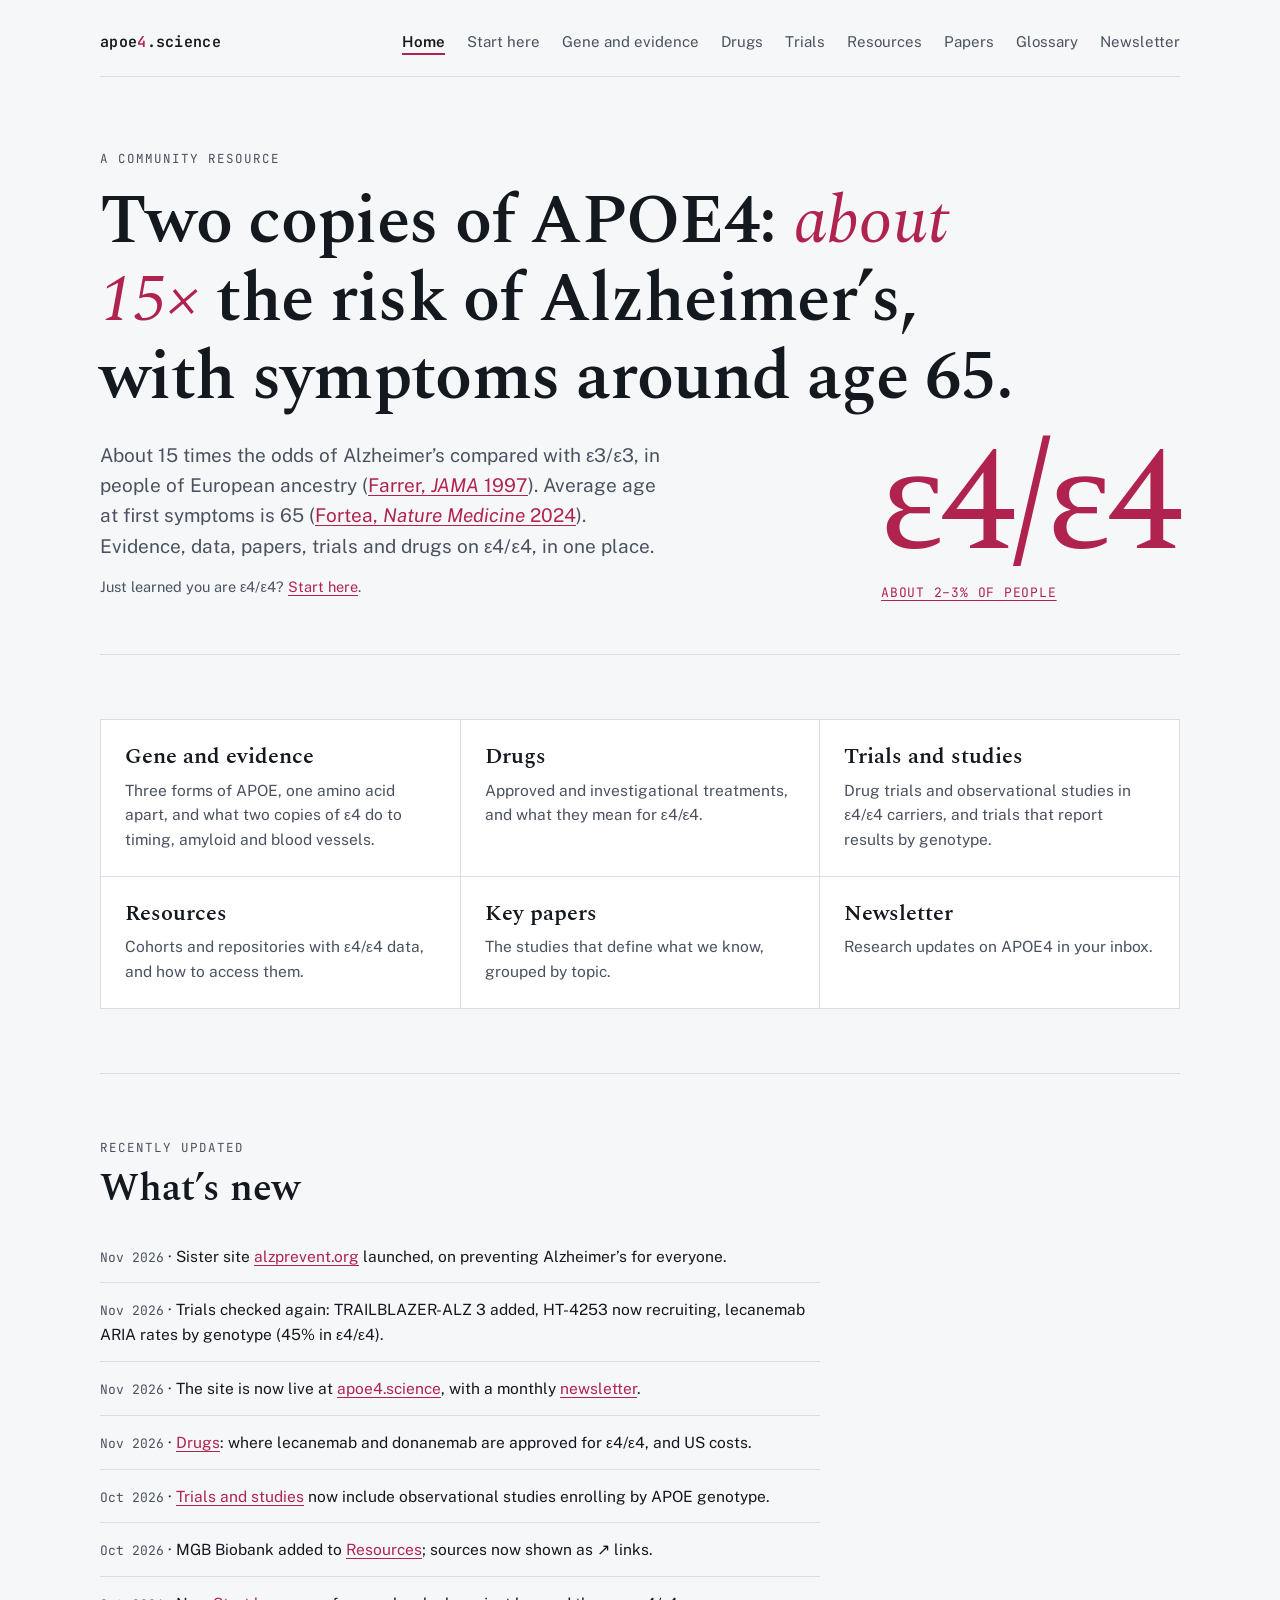
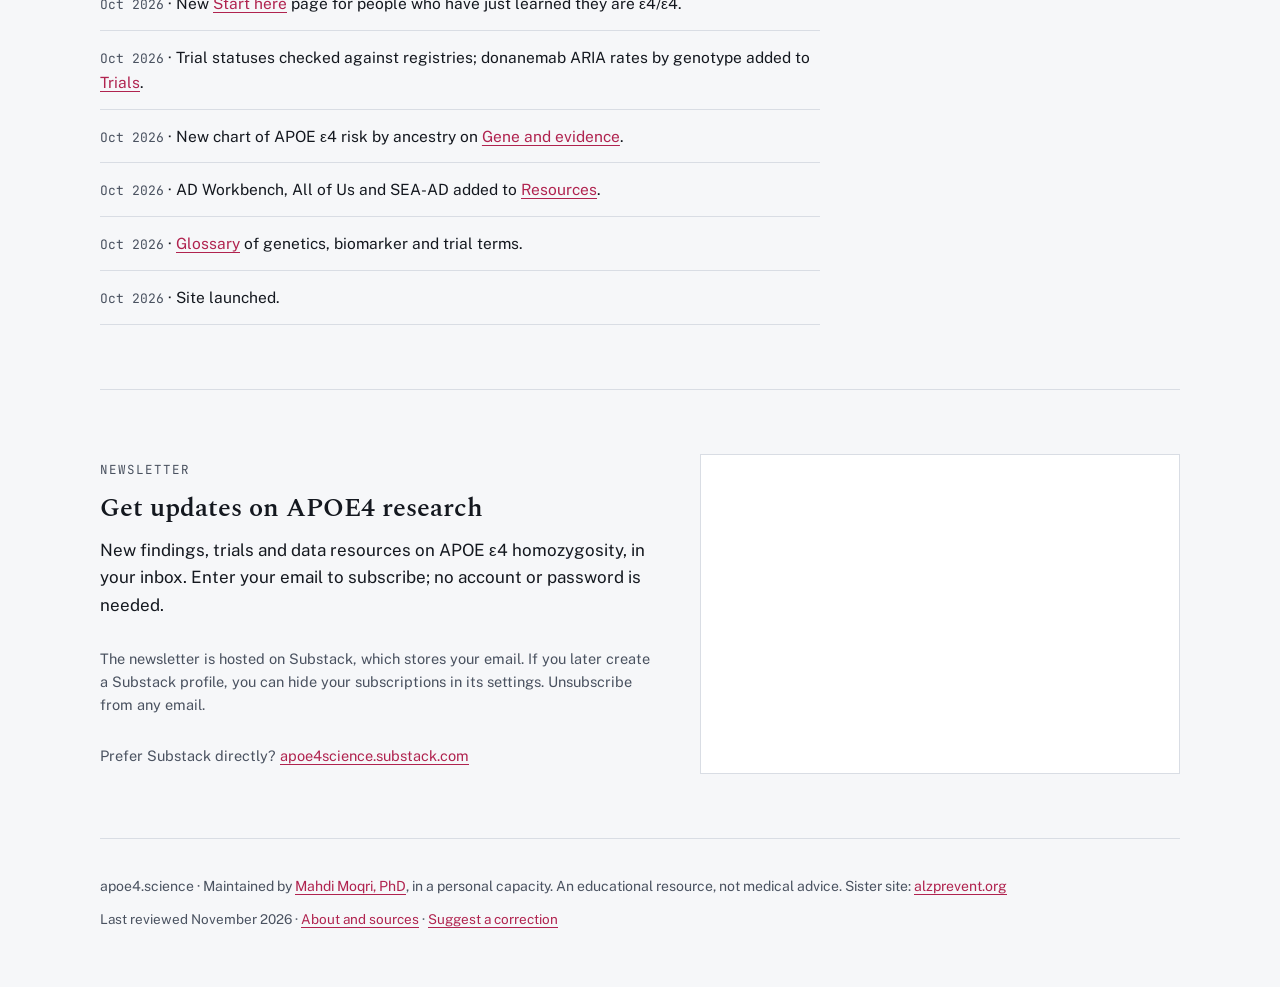
==== index.html @ c02fde2a "Bump stylesheet version so browsers load the new hero layout Co-Authored-By: Claude Opus 5.5 <norepl" ====
<!doctype html>
<html lang="en">
<head>
<meta charset="utf-8">
<meta name="viewport" content="width=device-width, initial-scale=1, viewport-fit=cover">
<title>APOE4.science</title>
<meta name="claude:viewport-fit-sides" content="cover">
<meta name="description" content="A community resource on APOE ε4 homozygosity: evidence, data, trials and drugs.">
<link rel="icon" href="favicon.svg" type="image/svg+xml">
<meta name="theme-color" content="#b0234f">
<meta property="og:type" content="website">
<meta property="og:site_name" content="APOE4.science">
<meta property="og:title" content="APOE4.science">
<meta property="og:description" content="A community resource on APOE ε4 homozygosity: evidence, data, trials and drugs.">
<meta property="og:url" content="https://apoe4.science/">
<meta property="og:image" content="https://apoe4.science/og.png">
<meta property="og:image:width" content="1200">
<meta property="og:image:height" content="630">
<meta name="twitter:card" content="summary_large_image">
<link rel="canonical" href="https://apoe4.science/">
<script type="application/ld+json">{"@context":"https://schema.org","@type":"WebSite","name":"APOE4.science","url":"https://apoe4.science/","description":"A community resource on APOE ε4 homozygosity: evidence, data, trials and drugs.","maintainer":{"@type":"Person","name":"Mahdi Moqri","honorificSuffix":"PhD","url":"https://moqri.bwh.harvard.edu/"}}</script>
<link rel="preconnect" href="https://fonts.googleapis.com">
<link rel="preconnect" href="https://fonts.gstatic.com" crossorigin>
<link rel="stylesheet" href="https://fonts.googleapis.com/css2?family=Spectral:ital,wght@0,400;0,600;1,400&family=Public+Sans:wght@400;600&family=JetBrains+Mono:wght@400;600&display=swap">
<link rel="stylesheet" href="style.css?v=4">
</head>
<body>
<a class="skip" href="#main">Skip to content</a>
<div class="wrap">
  <header class="top">
    <a class="mark" href="index.html">apoe<span>4</span>.science</a>
    <nav aria-label="Pages">
      <a href="index.html" aria-current="page">Home</a>
      <a href="start.html">Start here</a>
      <a href="gene.html">Gene and evidence</a>
      <a href="drugs.html">Drugs</a>
      <a href="trials.html">Trials</a>
      <a href="resources.html">Resources</a>
      <a href="papers.html">Papers</a>
      <a href="glossary.html">Glossary</a>
      <a href="newsletter.html">Newsletter</a>
    </nav>
  </header>
  <main id="main">
    <div class="hero">
      <div>
        <p class="label">A community resource</p>
        <h1 style="margin-top:14px">Two copies of APOE4: <em>about 15×</em> the risk of Alzheimer’s, with symptoms around age 65.</h1>
        <p class="lede">About 15 times the odds of Alzheimer’s compared with ε3/ε3, in people of European ancestry (<a href="https://doi.org/10.1001/jama.1997.03550160069041" target="_blank" rel="noopener">Farrer, <i>JAMA</i> 1997</a>). Average age at first symptoms is 65 (<a href="https://doi.org/10.1038/s41591-024-02931-w" target="_blank" rel="noopener">Fortea, <i>Nature Medicine</i> 2024</a>). Evidence, data, papers, trials and drugs on ε4/ε4, in one place.</p>
        <p class="note">Just learned you are ε4/ε4? <a href="start.html">Start here</a>.</p>
      </div>
      <div class="geno" aria-label="Genotype epsilon 4 slash epsilon 4">ε4/ε4<small><a href="https://www.eurekalert.org/news-releases/1043340" target="_blank" rel="noopener">About 2–3% of people</a></small></div>
    </div>
    <section>
      <div class="cards">
        <a class="card" href="gene.html"><h3>Gene and evidence</h3><p>Three forms of APOE, one amino acid apart, and what two copies of ε4 do to timing, amyloid and blood vessels.</p></a>
        <a class="card" href="drugs.html"><h3>Drugs</h3><p>Approved and investigational treatments, and what they mean for ε4/ε4.</p></a>
        <a class="card" href="trials.html"><h3>Trials and studies</h3><p>Drug trials and observational studies in ε4/ε4 carriers, and trials that report results by genotype.</p></a>
        <a class="card" href="resources.html"><h3>Resources</h3><p>Cohorts and repositories with ε4/ε4 data, and how to access them.</p></a>
        <a class="card" href="papers.html"><h3>Key papers</h3><p>The studies that define what we know, grouped by topic.</p></a>
        <a class="card" href="newsletter.html"><h3>Newsletter</h3><p>Research updates on APOE4 in your inbox.</p></a>
      </div>
    </section>
    <section>
      <div class="sec-head">
        <p class="label">Recently updated</p>
        <h2>What’s new</h2>
      </div>
      <ul class="refs">
        <li><span class="asof">Nov 2026</span> · Sister site <a href="https://alzprevent.org" target="_blank" rel="noopener">alzprevent.org</a> launched, on preventing Alzheimer’s for everyone.</li>
        <li><span class="asof">Nov 2026</span> · Trials checked again: TRAILBLAZER-ALZ 3 added, HT-4253 now recruiting, lecanemab ARIA rates by genotype (45% in ε4/ε4).</li>
        <li><span class="asof">Nov 2026</span> · The site is now live at <a href="https://apoe4.science">apoe4.science</a>, with a monthly <a href="newsletter.html">newsletter</a>.</li>
        <li><span class="asof">Nov 2026</span> · <a href="drugs.html#access">Drugs</a>: where lecanemab and donanemab are approved for ε4/ε4, and US costs.</li>
        <li><span class="asof">Oct 2026</span> · <a href="trials.html">Trials and studies</a> now include observational studies enrolling by APOE genotype.</li>
        <li><span class="asof">Oct 2026</span> · MGB Biobank added to <a href="resources.html">Resources</a>; sources now shown as ↗ links.</li>
        <li><span class="asof">Oct 2026</span> · New <a href="start.html">Start here</a> page for people who have just learned they are ε4/ε4.</li>
        <li><span class="asof">Oct 2026</span> · Trial statuses checked against registries; donanemab ARIA rates by genotype added to <a href="trials.html">Trials</a>.</li>
        <li><span class="asof">Oct 2026</span> · New chart of APOE ε4 risk by ancestry on <a href="gene.html">Gene and evidence</a>.</li>
        <li><span class="asof">Oct 2026</span> · AD Workbench, All of Us and SEA-AD added to <a href="resources.html">Resources</a>.</li>
        <li><span class="asof">Oct 2026</span> · <a href="glossary.html">Glossary</a> of genetics, biomarker and trial terms.</li>
        <li><span class="asof">Oct 2026</span> · Site launched.</li>
      </ul>
    </section>
    <section id="newsletter">
      <div class="signup">
        <div class="prose">
          <p class="label">Newsletter</p>
          <h2>Get updates on APOE4 research</h2>
          <p>New findings, trials and data resources on APOE ε4 homozygosity, in your inbox. Enter your email to subscribe; no account or password is needed.</p>
          <p class="note">The newsletter is hosted on Substack, which stores your email. If you later create a Substack profile, you can hide your subscriptions in its settings. Unsubscribe from any email.</p>
          <p class="note">Prefer Substack directly? <a href="https://apoe4science.substack.com" target="_blank" rel="noopener">apoe4science.substack.com</a></p>
        </div>
        <iframe src="https://apoe4science.substack.com/embed" title="Subscribe to the APOE4.science newsletter" loading="lazy" scrolling="no"></iframe>
      </div>
    </section>
  </main>
  <footer>
    <span>apoe4.science · Maintained by <a href="https://moqri.bwh.harvard.edu/" target="_blank" rel="noopener">Mahdi Moqri, PhD</a>, in a personal capacity. An educational resource, not medical advice. Sister site: <a href="https://alzprevent.org" target="_blank" rel="noopener">alzprevent.org</a></span>
    <span class="updated">Last reviewed November 2026 · <a href="about.html">About and sources</a> · <a href="https://github.com/Moqri-Lab/APOE4.science/issues" target="_blank" rel="noopener">Suggest a correction</a></span>
  </footer>
</div>

<script>var c=document.querySelector('nav a[aria-current]');if(c&&c.scrollIntoView&&window.innerWidth<640)c.scrollIntoView({inline:"center",block:"nearest"});</script>
</body>
</html>
---- style.css ----
/* Layout: one left-aligned reading column with wide data bands; the allele strip (codons 112/158) is the signature element. */
:root{
  --bg:#f6f7f9; --surface:#ffffff; --ink:#14181f; --muted:#4a5260; --rule:#d9dde4;
  --e2:#2f7d6d; --e3:#5b6b86; --e4:#b0234f; --e4-soft:#f6e3ea; --green:#1f7a3d; --blue:#2458a6;
  --display:'Spectral', Georgia, 'Times New Roman', serif;
  --body:'Public Sans', 'Helvetica Neue', Arial, sans-serif;
  --mono:'JetBrains Mono', ui-monospace, Menlo, Consolas, monospace;
}
@media (prefers-color-scheme: dark){:root:not([data-theme="light"]){
  --bg:#0f1217; --surface:#171b22; --ink:#e8ebf0; --muted:#a3abb8; --rule:#2a303a;
  --e2:#5cc0a8; --e3:#93a3bf; --e4:#ec6b93; --e4-soft:#3a1a26; --green:#5fd08a; --blue:#7fa9ec; color-scheme:dark}}
:root[data-theme="dark"]{
  --bg:#0f1217; --surface:#171b22; --ink:#e8ebf0; --muted:#a3abb8; --rule:#2a303a;
  --e2:#5cc0a8; --e3:#93a3bf; --e4:#ec6b93; --e4-soft:#3a1a26; --green:#5fd08a; --blue:#7fa9ec; color-scheme:dark}

*{box-sizing:border-box}
body{background:var(--bg);color:var(--ink);font-family:var(--body);font-size:17px;line-height:1.6;
  padding-left:max(16px, env(safe-area-inset-left, 0px));padding-right:max(16px, env(safe-area-inset-right, 0px))}
.wrap{max-width:1080px;margin:0 auto}
a{color:var(--e4);text-underline-offset:3px}
a:focus-visible,button:focus-visible{outline:2px solid var(--e4);outline-offset:3px}
h1,h2,h3{font-family:var(--display);font-weight:600;line-height:1.15;text-wrap:balance;margin:0}
p{margin:0}
.label{font-family:var(--mono);font-size:12.5px;letter-spacing:.08em;text-transform:uppercase;color:var(--muted)}
.prose{max-width:65ch;display:grid;gap:14px}

header.top{display:flex;justify-content:space-between;align-items:center;gap:16px;flex-wrap:wrap;padding-block:22px;border-bottom:1px solid var(--rule)}
.mark{font-family:var(--mono);font-weight:600;font-size:15px;letter-spacing:.02em;color:var(--ink);text-decoration:none}
.mark span{color:var(--e4)}
nav{display:flex;gap:22px;flex-wrap:wrap}
nav a{color:var(--muted);text-decoration:none;font-size:15px}
nav a:hover{color:var(--ink)}

.hero{display:grid;grid-template-columns:minmax(0,1.25fr) minmax(0,1fr);gap:56px;align-items:end;padding-block:72px 56px}
.hero h1{font-size:clamp(40px,6vw,68px);letter-spacing:-.01em}
.hero h1 em{font-style:italic;color:var(--e4);font-weight:400}
.hero .lede{font-size:19px;color:var(--muted);max-width:52ch;margin-top:22px}
.geno{font-family:var(--display);font-size:clamp(84px,13vw,150px);line-height:.9;color:var(--e4);letter-spacing:-.02em}
.geno small{display:block;font-family:var(--mono);font-size:13px;letter-spacing:.06em;color:var(--muted);margin-top:16px;text-transform:uppercase}

section{padding-block:64px;border-top:1px solid var(--rule)}
.sec-head{display:grid;gap:10px;margin-bottom:32px}
.sec-head h2{font-size:clamp(28px,3.4vw,38px)}

/* Allele strip */
.alleles{overflow-x:auto;background:var(--surface);border:1px solid var(--rule)}
table.allele{border-collapse:collapse;width:100%;min-width:560px;font-variant-numeric:tabular-nums}
table.allele th,table.allele td{padding:16px 18px;text-align:left;border-bottom:1px solid var(--rule)}
table.allele tr:last-child td{border-bottom:0}
table.allele th{font-family:var(--mono);font-size:12.5px;letter-spacing:.08em;text-transform:uppercase;color:var(--muted);font-weight:400}
.al{font-family:var(--display);font-size:24px;font-weight:600}
.res{display:inline-flex;align-items:center;gap:10px;font-family:var(--mono);font-size:15px}
.res b{display:inline-grid;place-items:center;width:34px;height:34px;border:1.5px solid currentColor;font-weight:600}
.c-e2{color:var(--e2)} .c-e3{color:var(--e3)} .c-e4{color:var(--e4)}
tr.is-e4 td{background:var(--e4-soft)}
.note{font-size:14.5px;color:var(--muted);margin-top:14px;max-width:70ch}

/* Findings */
.findings{display:grid;grid-template-columns:repeat(2,minmax(0,1fr));gap:0;border-top:1px solid var(--rule)}
.finding{padding:28px 28px 28px 0;border-bottom:1px solid var(--rule);display:grid;gap:10px;align-content:start}
.finding:nth-child(even){padding-left:28px;padding-right:0;border-left:1px solid var(--rule)}
.finding .fig{font-family:var(--display);font-size:44px;line-height:1;color:var(--e4)}
.finding p{color:var(--ink)}
.finding h3{font-size:22px}
.finding .src{font-size:13.5px;color:var(--muted)}

/* Questions */
ol.questions{list-style:none;padding:0;margin:0;display:grid;gap:0;counter-reset:q}
ol.questions li{counter-increment:q;display:grid;grid-template-columns:56px minmax(0,1fr);gap:16px;padding-block:20px;border-bottom:1px solid var(--rule)}
ol.questions li::before{content:"Q" counter(q);font-family:var(--mono);font-size:14px;color:var(--e4);padding-top:4px}
ol.questions h3{font-size:22px;margin-bottom:6px}
ol.questions p{color:var(--muted);max-width:65ch}

/* Study */
.study{display:grid;grid-template-columns:minmax(0,1.2fr) minmax(0,1fr);gap:48px}
dl.facts{margin:0;display:grid;gap:0;background:var(--surface);border:1px solid var(--rule);align-self:start}
dl.facts div{display:grid;grid-template-columns:130px minmax(0,1fr);gap:16px;padding:14px 18px;border-bottom:1px solid var(--rule)}
dl.facts div:last-child{border-bottom:0}
dl.facts dt{font-family:var(--mono);font-size:12.5px;letter-spacing:.06em;text-transform:uppercase;color:var(--muted);padding-top:3px}
dl.facts dd{margin:0}
ul.measures{margin:0;padding-left:20px;display:grid;gap:6px}

/* Contact */
.contact{display:flex;flex-wrap:wrap;gap:12px;align-items:center;margin-top:8px}
.email{font-family:var(--mono);font-size:16px;padding:10px 14px;background:var(--surface);border:1px solid var(--rule);user-select:all}
button.copy{font-family:var(--body);font-size:15px;font-weight:600;padding:10px 16px;background:var(--ink);color:var(--bg);border:0;cursor:pointer}
button.copy:hover{background:var(--e4)}
.disclaimer{margin-top:26px;padding:16px 18px;border-left:3px solid var(--e4);background:var(--surface);font-size:15px;color:var(--muted);max-width:70ch}

ul.refs{list-style:none;padding:0;margin:0;display:grid;gap:14px;max-width:80ch;font-size:15.5px}
ul.refs li{padding-bottom:14px;border-bottom:1px solid var(--rule)}
ul.refs .j{font-style:italic}

footer{padding-block:36px 48px;border-top:1px solid var(--rule);display:flex;justify-content:space-between;flex-wrap:wrap;gap:12px;color:var(--muted);font-size:14px}

@media (max-width:820px){
  .hero,.study{grid-template-columns:minmax(0,1fr);gap:32px}
  .hero{padding-block:48px 40px}
  .findings{grid-template-columns:minmax(0,1fr)}
  .finding,.finding:nth-child(even){padding:24px 0;border-left:0}
  dl.facts div{grid-template-columns:minmax(0,1fr);gap:2px}
}
@media (prefers-reduced-motion:no-preference){
  .geno{animation:rise .8s ease-out both}
  @keyframes rise{from{transform:translateY(8px)}to{transform:none}}
}

/* Desktop hero: headline spans the full width; lede and ε4/ε4 sit side by side below */
@media (min-width:821px){
  .hero{row-gap:0;align-items:start}
  .hero > div:first-child{display:contents}
  .hero > div:first-child > .label,.hero > div:first-child > h1{grid-column:1 / -1}
  .hero > div:first-child > .lede,.hero > div:first-child > .note{grid-column:1}
  .hero h1{max-width:none;text-wrap:balance}
  .hero .geno{grid-column:2;grid-row:3 / span 2;align-self:end;justify-self:end}
}

nav a[aria-current="page"]{color:var(--ink);font-weight:600;text-decoration:underline;text-decoration-color:var(--e4);text-decoration-thickness:2px;text-underline-offset:6px}
.page-head{padding-block:56px 8px;display:grid;gap:12px}
.page-head h1{font-size:clamp(34px,5vw,52px)}
.page-head .lede{font-size:18px;color:var(--muted);max-width:62ch}
.cards{display:grid;grid-template-columns:repeat(3,minmax(0,1fr));gap:0;border-top:1px solid var(--rule);border-left:1px solid var(--rule)}
.card{display:grid;gap:8px;align-content:start;padding:24px;border-right:1px solid var(--rule);border-bottom:1px solid var(--rule);text-decoration:none;color:var(--ink);background:var(--surface)}
.card:hover h3{color:var(--e4)}
.card h3{font-size:22px}
.card p{color:var(--muted);font-size:15.5px}
.group{display:grid;gap:14px;margin-bottom:40px}
.group h2{font-size:26px}
ul.refs li p.why{color:var(--muted);font-size:14.5px;margin-top:4px}
table.data{border-collapse:collapse;width:100%;min-width:760px}
table.data th,table.data td{padding:14px 16px;text-align:left;vertical-align:top;border-bottom:1px solid var(--rule);font-size:15px}
table.data th{font-family:var(--mono);font-size:12px;letter-spacing:.08em;text-transform:uppercase;color:var(--muted);font-weight:400}
table.data td:first-child{font-weight:600;white-space:nowrap}
.pill{display:inline-block;font-family:var(--mono);font-size:11.5px;letter-spacing:.04em;padding:2px 8px;border:1px solid currentColor;white-space:nowrap}
.pill.recruit{color:var(--green)} .pill.done{color:var(--blue)} .pill.stop{color:var(--e4)} .pill.run{color:var(--e3)}
.signup{display:grid;grid-template-columns:minmax(0,1fr) minmax(0,480px);gap:40px;align-items:center}
.signup iframe{width:100%;max-width:480px;height:320px;border:1px solid var(--rule);background:#fff}
@media (max-width:820px){.signup{grid-template-columns:minmax(0,1fr)}}
h2.res-kind{font-size:22px;padding:28px 0 4px;border-bottom:2px solid var(--e4);margin-bottom:8px}
.resources h2.res-kind:first-child{padding-top:0}
sup.ref{font-size:.7em;line-height:0;vertical-align:super;margin-left:.08em;font-weight:600;white-space:nowrap}
sup.ref a{text-decoration:none}
sup.ref a:hover,sup.ref a:focus-visible{text-decoration:underline}
ol.reflist{margin:0;padding-left:28px;display:grid;gap:8px;font-size:14.5px;color:var(--muted);max-width:80ch}
ol.reflist li{scroll-margin-top:24px}
ol.reflist li:target{color:var(--ink)}
ul.refs li a.paper{color:var(--ink);text-decoration-color:var(--rule)}
ul.refs li a.paper:hover{text-decoration-color:var(--e4)}
a.cite{text-decoration:none;font-family:system-ui,-apple-system,"Segoe UI",sans-serif;font-size:.95em;font-weight:600;line-height:1;padding:0 .12em;margin-left:.08em;border-radius:3px;white-space:nowrap}
a.cite:hover,a.cite:focus-visible{background:var(--surface);text-decoration:none}
td.asof{font-family:var(--mono);font-size:13px;color:var(--muted);white-space:nowrap}
.resources{display:grid;gap:0}
.resource{display:grid;grid-template-columns:minmax(0,240px) minmax(0,1fr);gap:32px;padding-block:32px;border-bottom:1px solid var(--rule);scroll-margin-top:24px}
.resource:first-child{padding-top:0}
.resource-head{display:grid;gap:8px;align-content:start}
.resource-head h2{font-size:28px}
.resource-head h2 a{color:var(--ink);text-decoration-color:var(--e4)}
.resource dl.facts div{grid-template-columns:110px minmax(0,1fr)}
@media (max-width:820px){.resource{grid-template-columns:minmax(0,1fr);gap:14px}.resource dl.facts div{grid-template-columns:minmax(0,1fr)}}
.skip{position:absolute;left:-9999px;top:0;background:var(--ink);color:var(--bg);padding:8px 14px;z-index:20}
.skip:focus{left:max(16px, env(safe-area-inset-left, 0px));top:8px}
dl.glossary div{grid-template-columns:260px minmax(0,1fr)}
dl.glossary dt{font-family:var(--body);text-transform:none;letter-spacing:0;font-size:14.5px;color:var(--ink);font-weight:600}
@media (max-width:820px){dl.glossary div{grid-template-columns:minmax(0,1fr)}}
@media (max-width:640px){
  header.top{flex-direction:column;align-items:flex-start;gap:12px;padding-block:16px}
  header.top nav{flex-wrap:nowrap;overflow-x:auto;max-width:100%;gap:18px;padding-bottom:6px;-webkit-overflow-scrolling:touch;scrollbar-width:thin}
  header.top nav a{white-space:nowrap}
}
@media (max-width:640px){
  table.data{min-width:0}
  table.data thead{position:absolute;left:-9999px}
  table.data tr{display:block;padding:14px 16px;border-bottom:1px solid var(--rule)}
  table.data td{display:grid;grid-template-columns:96px minmax(0,1fr);gap:10px;padding:5px 0;border:0;white-space:normal}
  table.data td::before{content:attr(data-label);font-family:var(--mono);font-size:11px;letter-spacing:.06em;text-transform:uppercase;color:var(--muted);padding-top:3px}
}
.bar-row{display:flex;align-items:center;gap:10px;min-width:160px}
.bar{display:block;height:10px;background:var(--e4);min-width:4px}
.num{font-family:var(--mono);font-size:13px;font-variant-numeric:tabular-nums}
span.asof{font-family:var(--mono);font-size:13px;color:var(--muted)}
.maker{display:block;font-weight:400;font-size:13px;color:var(--muted);margin-top:2px}
table.data tr[id]{scroll-margin-top:24px}
table.data tr:target td{background:var(--e4-soft)}
td.e44{font-size:14px;white-space:normal;min-width:110px}
.dname{font-weight:600;display:block}
.xlinks{display:flex;flex-wrap:wrap;align-items:baseline;gap:2px 14px;margin-top:4px;font-size:13px;font-weight:400}
.xlinks .sep{color:var(--muted)}
.xlinks a{white-space:nowrap}
a.lnk-int{color:var(--e4);text-decoration:none}
a.lnk-int:hover{text-decoration:underline}
a.lnk-ext{color:var(--muted);text-decoration:none}
a.lnk-ext:hover{text-decoration:underline}
table.data tr[id]{scroll-margin-top:24px}
a.pill-link{text-decoration:none}
a.pill-link:hover .pill{background:var(--surface)}
.updated{font-size:13.5px;color:var(--muted)}
@media (max-width:1000px){.cards{grid-template-columns:repeat(2,minmax(0,1fr))}}
@media (max-width:560px){.cards{grid-template-columns:minmax(0,1fr)}}
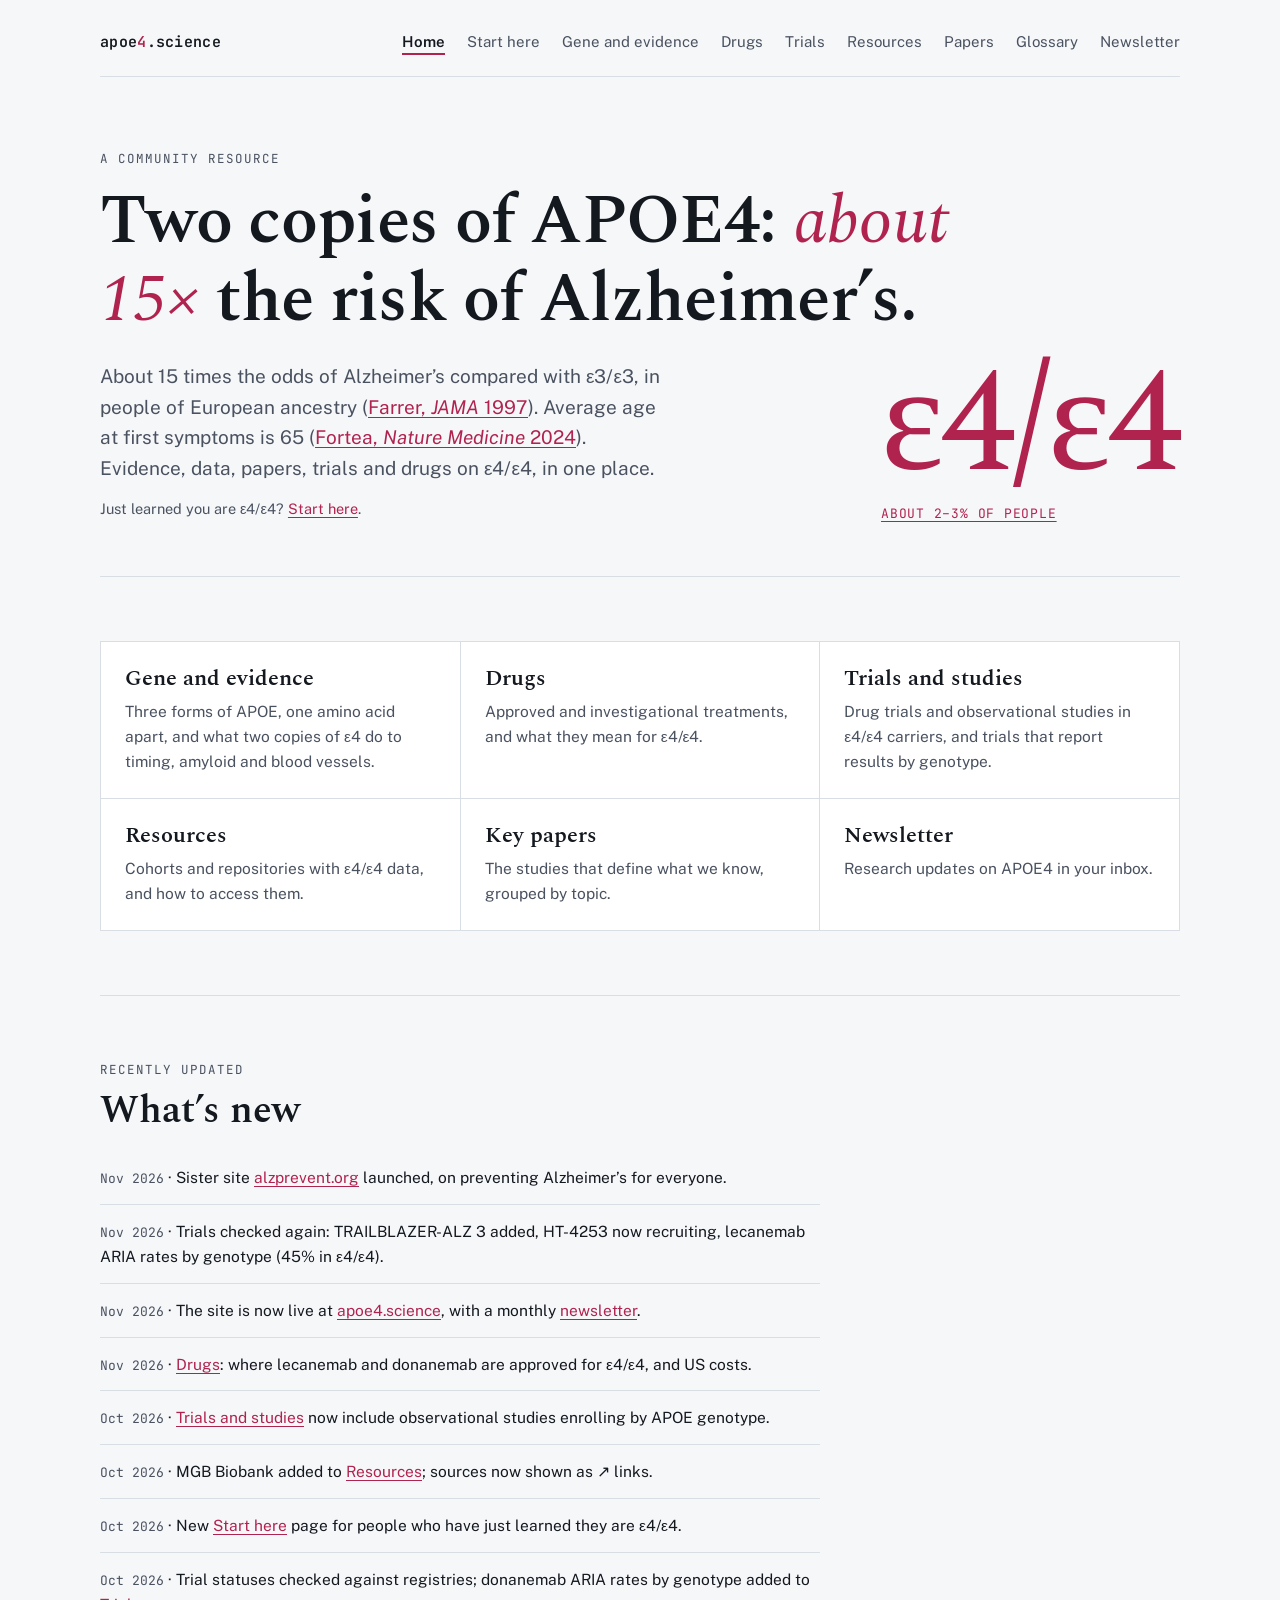
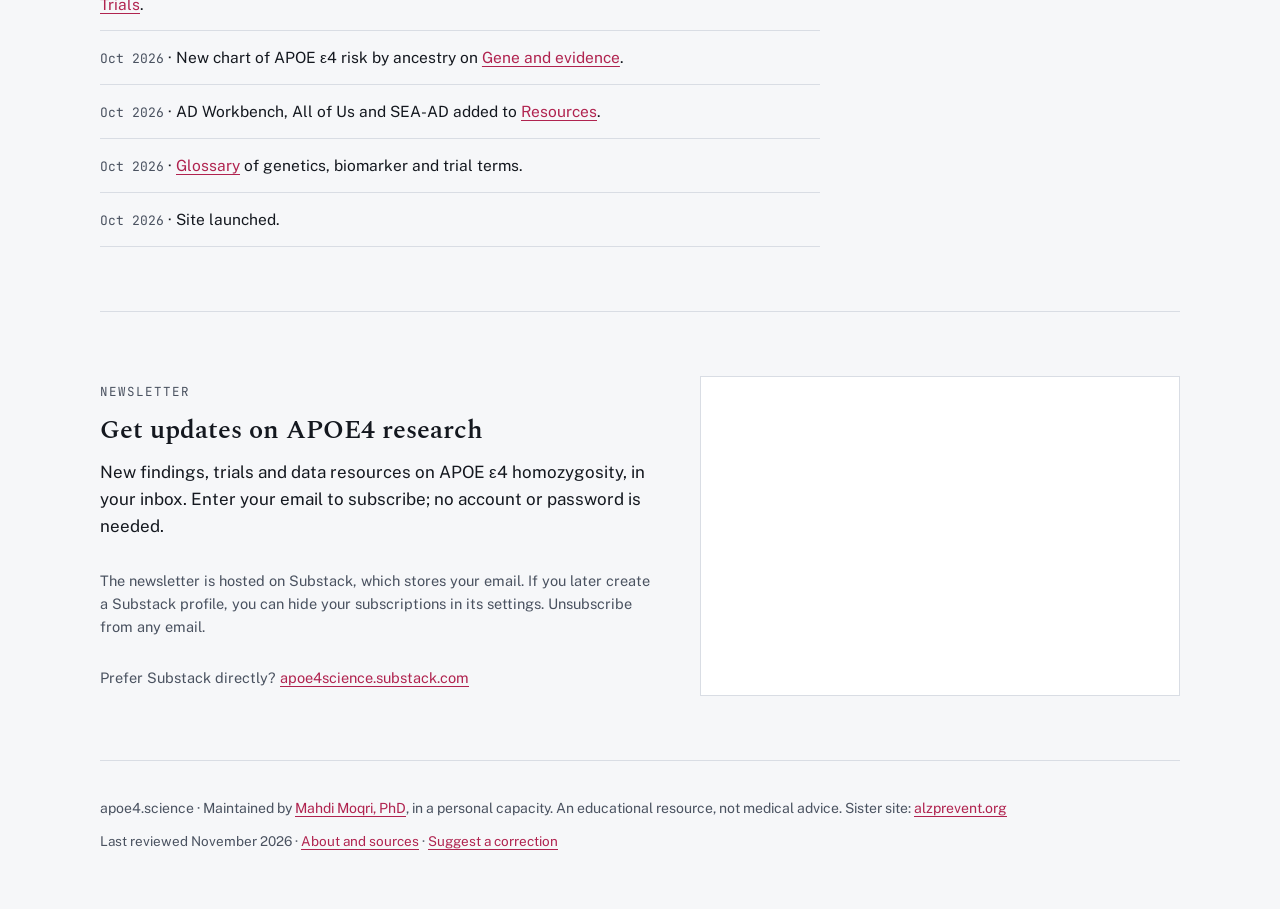
==== commit d7cbd181: "Shorter home headline Co-Authored-By: Claude Opus 5.5 <noreply@anthropic.com> Claude-Session: https:" ====
--- a/index.html
+++ b/index.html
@@ -45,7 +45,7 @@
     <div class="hero">
       <div>
         <p class="label">A community resource</p>
-        <h1 style="margin-top:14px">Two copies of APOE4: <em>about 15×</em> the risk of Alzheimer’s, with symptoms around age 65.</h1>
+        <h1 style="margin-top:14px">Two copies of APOE4: <em>about 15×</em> the risk of Alzheimer’s.</h1>
         <p class="lede">About 15 times the odds of Alzheimer’s compared with ε3/ε3, in people of European ancestry (<a href="https://doi.org/10.1001/jama.1997.03550160069041" target="_blank" rel="noopener">Farrer, <i>JAMA</i> 1997</a>). Average age at first symptoms is 65 (<a href="https://doi.org/10.1038/s41591-024-02931-w" target="_blank" rel="noopener">Fortea, <i>Nature Medicine</i> 2024</a>). Evidence, data, papers, trials and drugs on ε4/ε4, in one place.</p>
         <p class="note">Just learned you are ε4/ε4? <a href="start.html">Start here</a>.</p>
       </div>
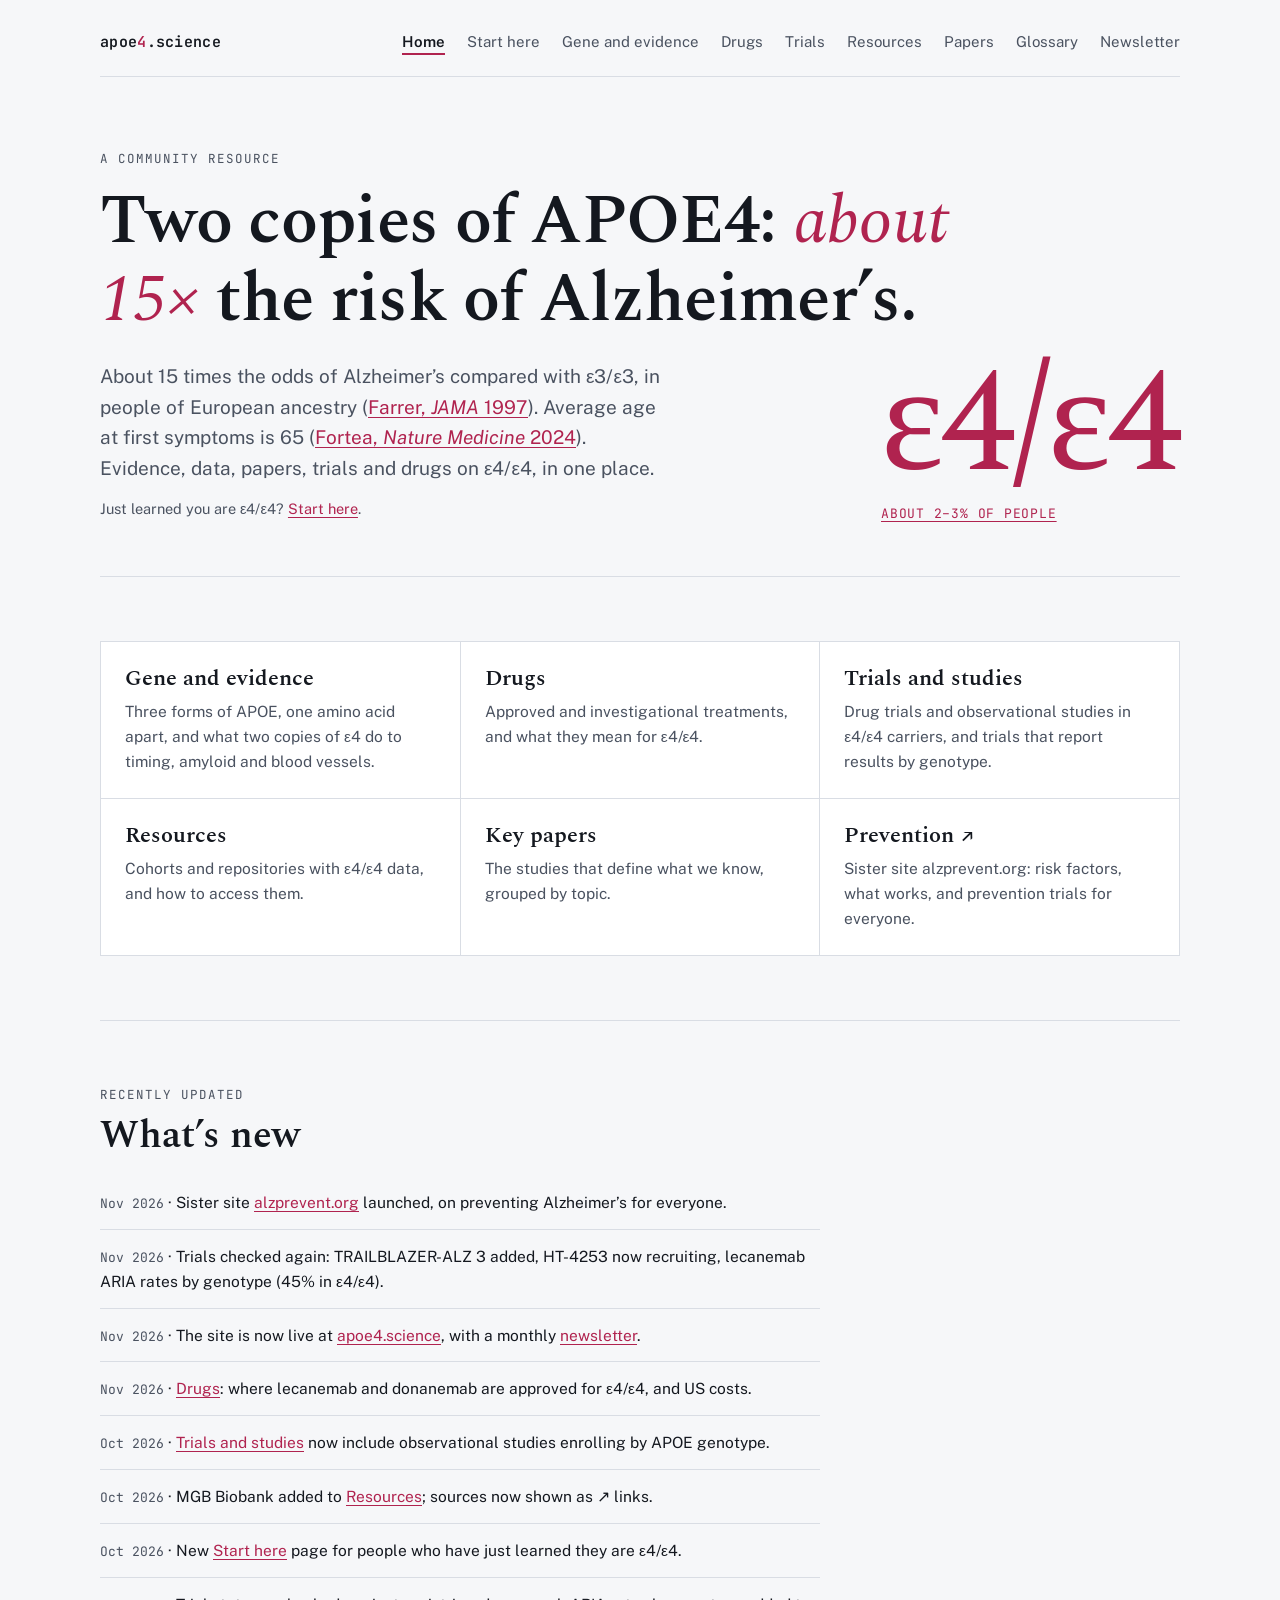
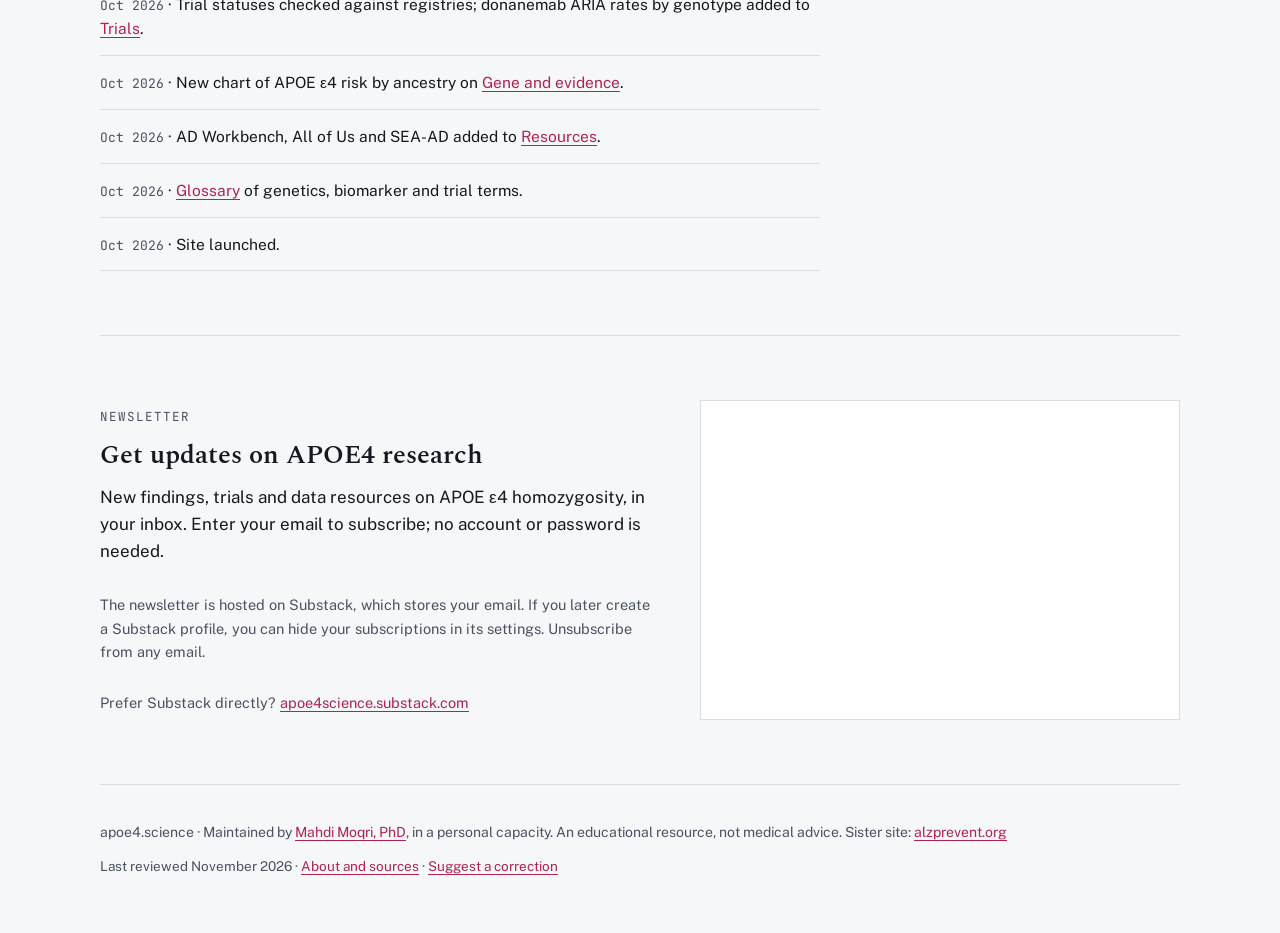
==== commit ceb93e88: "Home: sixth card links to alzprevent.org instead of newsletter Co-Authored-By: Claude Opus 5.5 <nore" ====
--- a/index.html
+++ b/index.html
@@ -58,7 +58,7 @@
         <a class="card" href="trials.html"><h3>Trials and studies</h3><p>Drug trials and observational studies in ε4/ε4 carriers, and trials that report results by genotype.</p></a>
         <a class="card" href="resources.html"><h3>Resources</h3><p>Cohorts and repositories with ε4/ε4 data, and how to access them.</p></a>
         <a class="card" href="papers.html"><h3>Key papers</h3><p>The studies that define what we know, grouped by topic.</p></a>
-        <a class="card" href="newsletter.html"><h3>Newsletter</h3><p>Research updates on APOE4 in your inbox.</p></a>
+        <a class="card" href="https://alzprevent.org" target="_blank" rel="noopener"><h3>Prevention ↗</h3><p>Sister site alzprevent.org: risk factors, what works, and prevention trials for everyone.</p></a>
       </div>
     </section>
     <section>
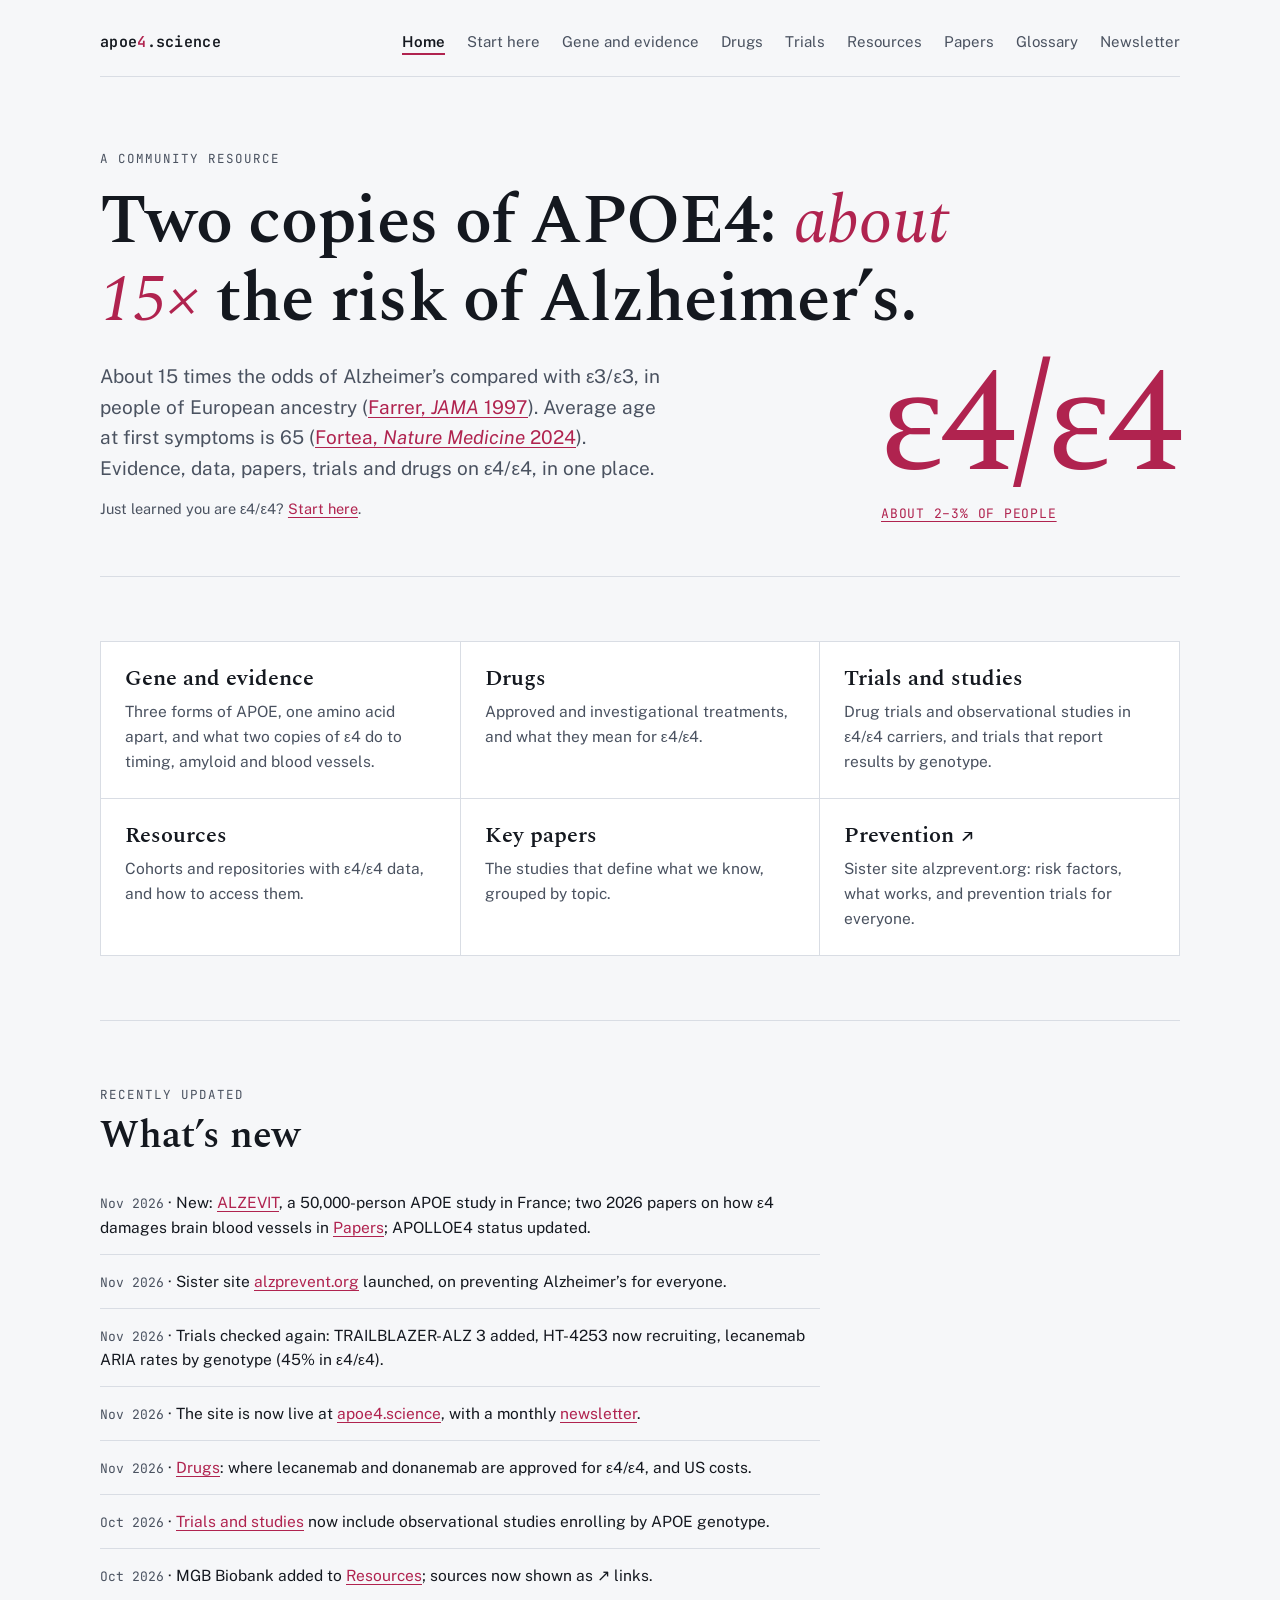
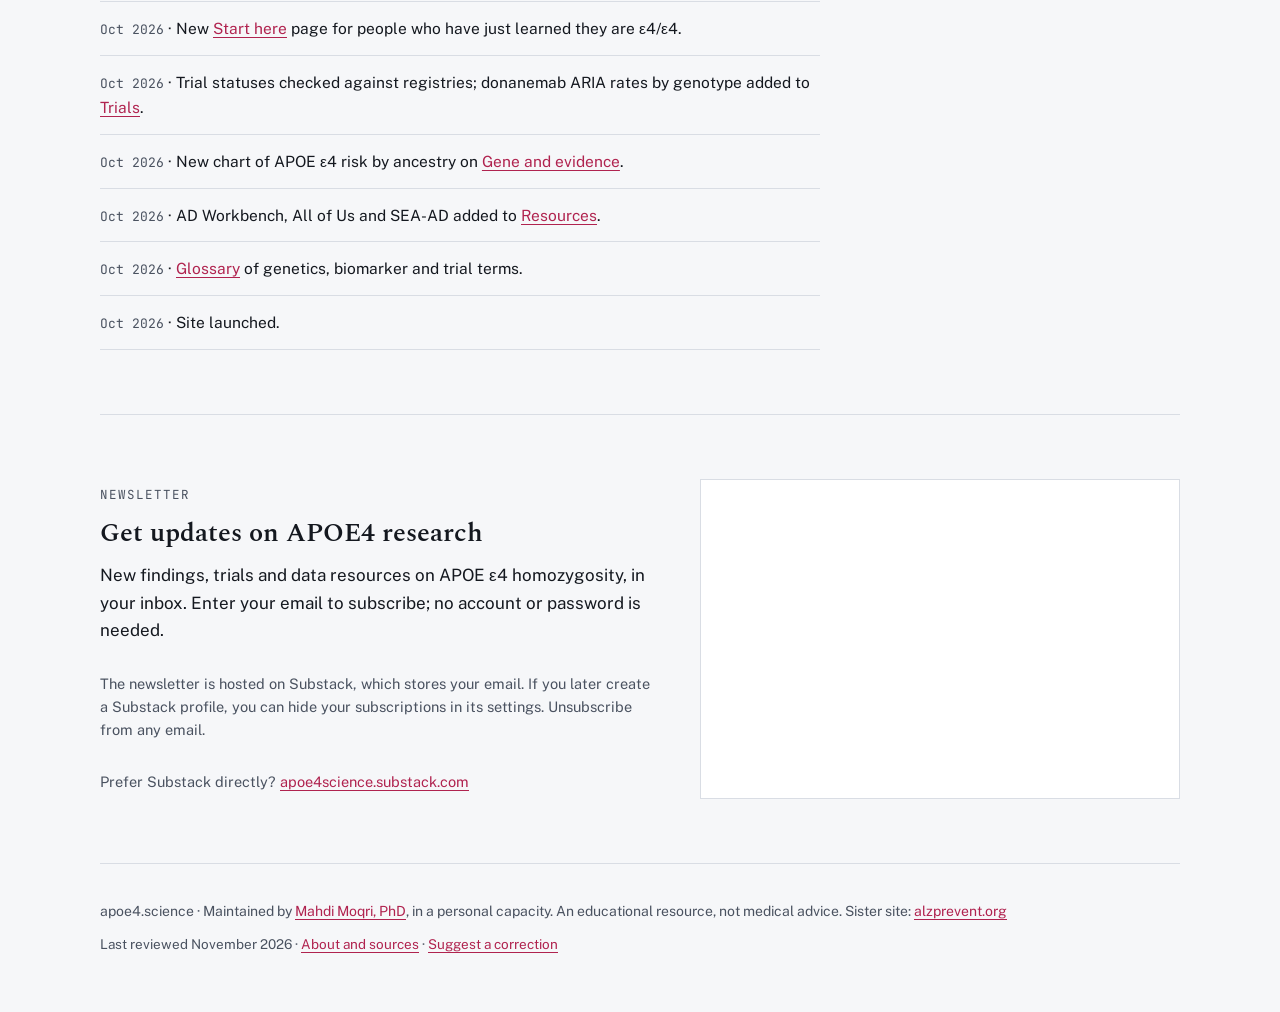
==== commit b29d74ba: "Nov 2026 content: ALZEVIT study, two vascular APOE4 papers, APOLLOE4 status Co-Authored-By: Claude O" ====
--- a/index.html
+++ b/index.html
@@ -67,6 +67,7 @@
         <h2>What’s new</h2>
       </div>
       <ul class="refs">
+        <li><span class="asof">Nov 2026</span> · New: <a href="trials.html#trial-alzevit">ALZEVIT</a>, a 50,000-person APOE study in France; two 2026 papers on how ε4 damages brain blood vessels in <a href="papers.html">Papers</a>; APOLLOE4 status updated.</li>
         <li><span class="asof">Nov 2026</span> · Sister site <a href="https://alzprevent.org" target="_blank" rel="noopener">alzprevent.org</a> launched, on preventing Alzheimer’s for everyone.</li>
         <li><span class="asof">Nov 2026</span> · Trials checked again: TRAILBLAZER-ALZ 3 added, HT-4253 now recruiting, lecanemab ARIA rates by genotype (45% in ε4/ε4).</li>
         <li><span class="asof">Nov 2026</span> · The site is now live at <a href="https://apoe4.science">apoe4.science</a>, with a monthly <a href="newsletter.html">newsletter</a>.</li>
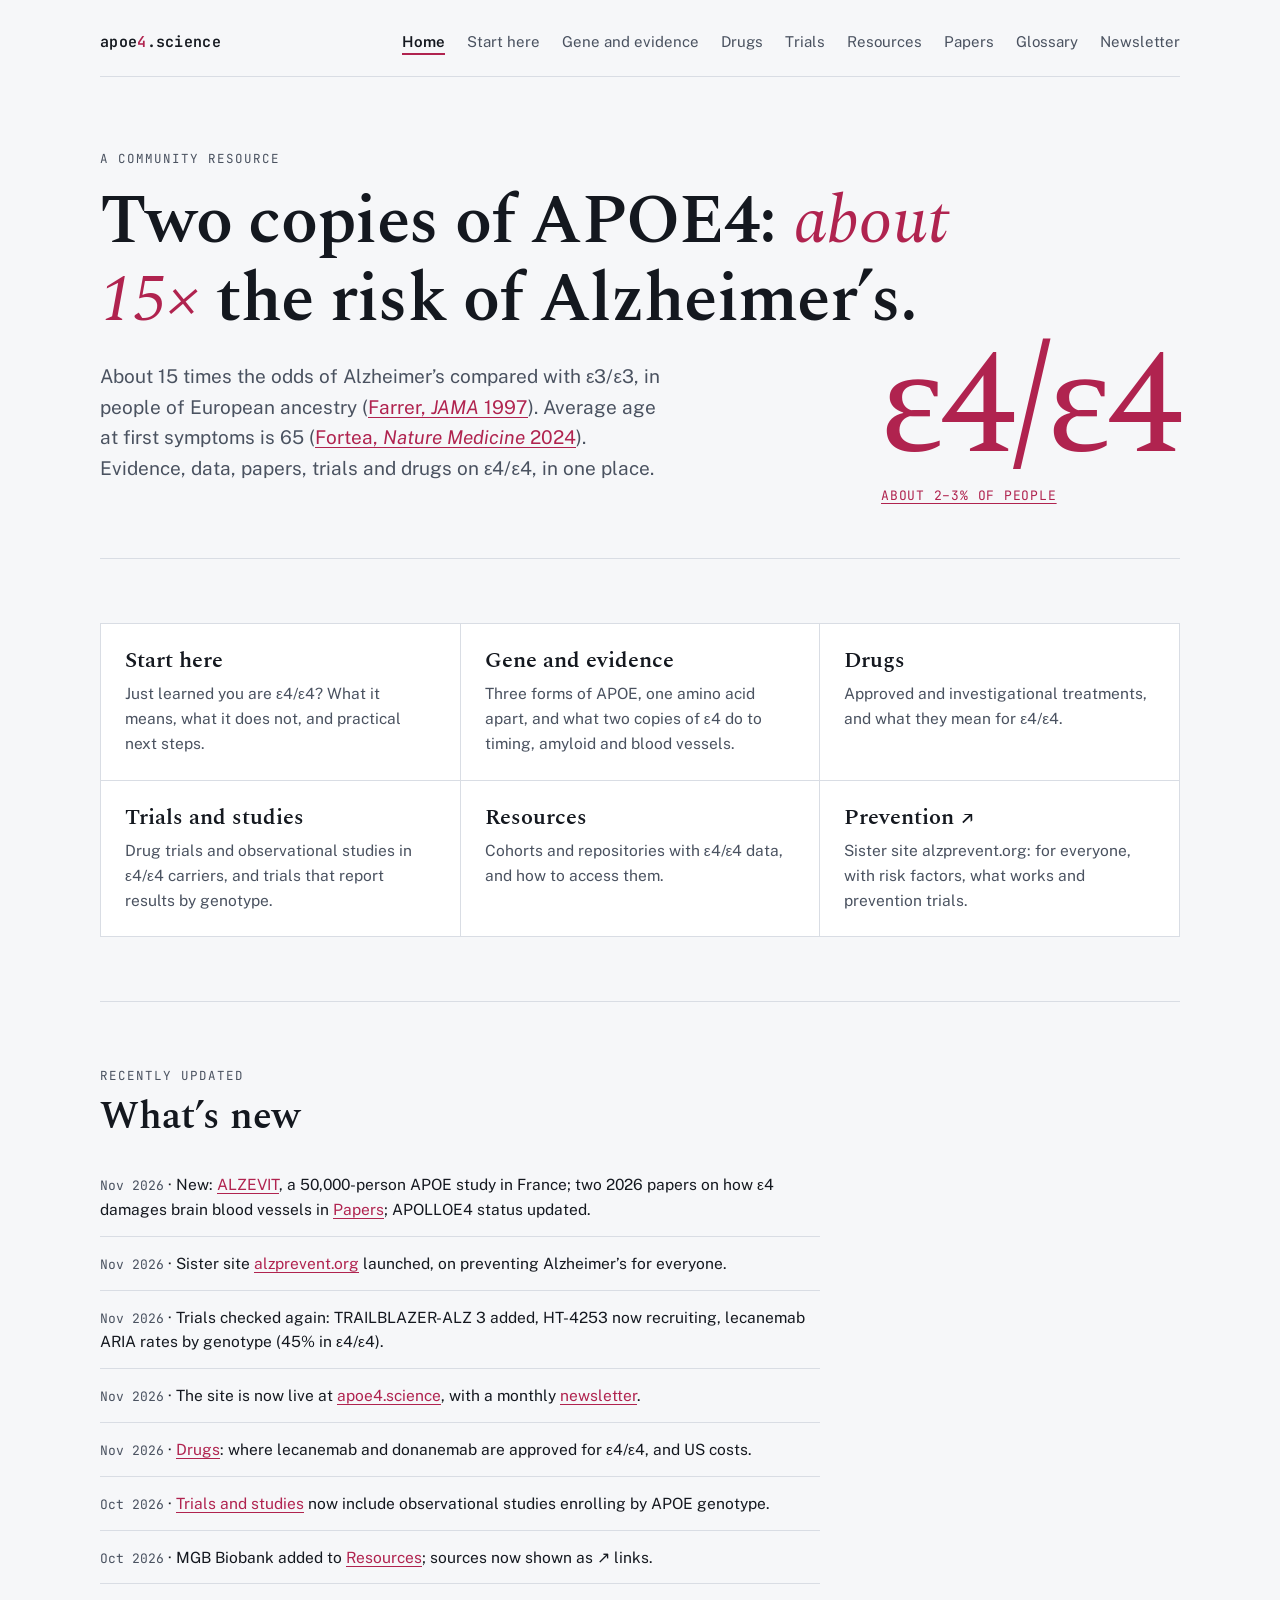
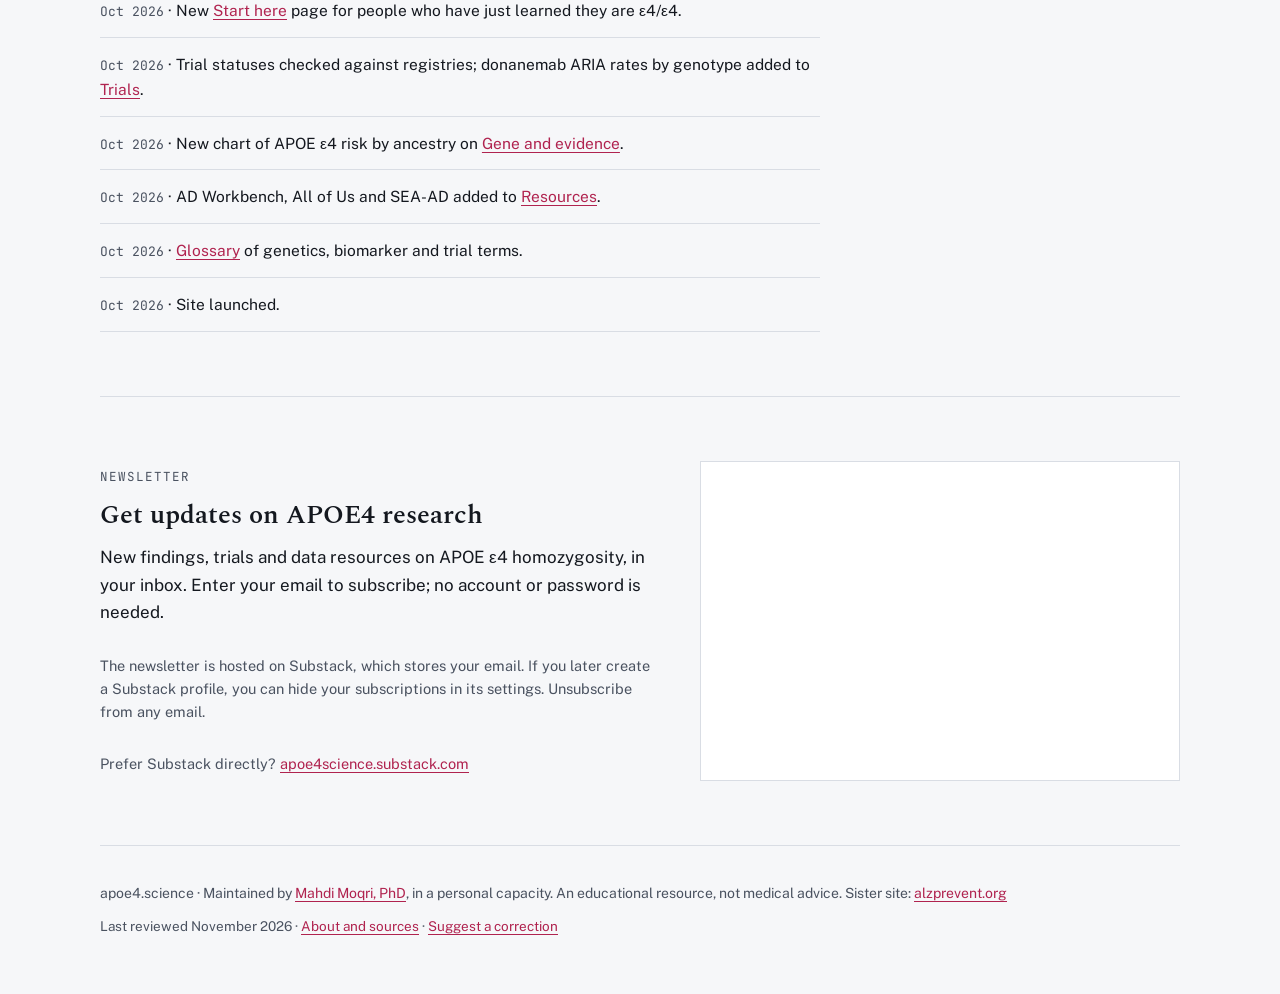
==== commit 54e24ac6: "Home cards: same six-slot layout on both sites, sister site last Co-Authored-By: Claude Opus 5.5 <no" ====
--- a/index.html
+++ b/index.html
@@ -47,18 +47,17 @@
         <p class="label">A community resource</p>
         <h1 style="margin-top:14px">Two copies of APOE4: <em>about 15×</em> the risk of Alzheimer’s.</h1>
         <p class="lede">About 15 times the odds of Alzheimer’s compared with ε3/ε3, in people of European ancestry (<a href="https://doi.org/10.1001/jama.1997.03550160069041" target="_blank" rel="noopener">Farrer, <i>JAMA</i> 1997</a>). Average age at first symptoms is 65 (<a href="https://doi.org/10.1038/s41591-024-02931-w" target="_blank" rel="noopener">Fortea, <i>Nature Medicine</i> 2024</a>). Evidence, data, papers, trials and drugs on ε4/ε4, in one place.</p>
-        <p class="note">Just learned you are ε4/ε4? <a href="start.html">Start here</a>.</p>
       </div>
       <div class="geno" aria-label="Genotype epsilon 4 slash epsilon 4">ε4/ε4<small><a href="https://www.eurekalert.org/news-releases/1043340" target="_blank" rel="noopener">About 2–3% of people</a></small></div>
     </div>
     <section>
       <div class="cards">
+        <a class="card" href="start.html"><h3>Start here</h3><p>Just learned you are ε4/ε4? What it means, what it does not, and practical next steps.</p></a>
         <a class="card" href="gene.html"><h3>Gene and evidence</h3><p>Three forms of APOE, one amino acid apart, and what two copies of ε4 do to timing, amyloid and blood vessels.</p></a>
         <a class="card" href="drugs.html"><h3>Drugs</h3><p>Approved and investigational treatments, and what they mean for ε4/ε4.</p></a>
         <a class="card" href="trials.html"><h3>Trials and studies</h3><p>Drug trials and observational studies in ε4/ε4 carriers, and trials that report results by genotype.</p></a>
         <a class="card" href="resources.html"><h3>Resources</h3><p>Cohorts and repositories with ε4/ε4 data, and how to access them.</p></a>
-        <a class="card" href="papers.html"><h3>Key papers</h3><p>The studies that define what we know, grouped by topic.</p></a>
-        <a class="card" href="https://alzprevent.org" target="_blank" rel="noopener"><h3>Prevention ↗</h3><p>Sister site alzprevent.org: risk factors, what works, and prevention trials for everyone.</p></a>
+        <a class="card" href="https://alzprevent.org" target="_blank" rel="noopener"><h3>Prevention ↗</h3><p>Sister site alzprevent.org: for everyone, with risk factors, what works and prevention trials.</p></a>
       </div>
     </section>
     <section>
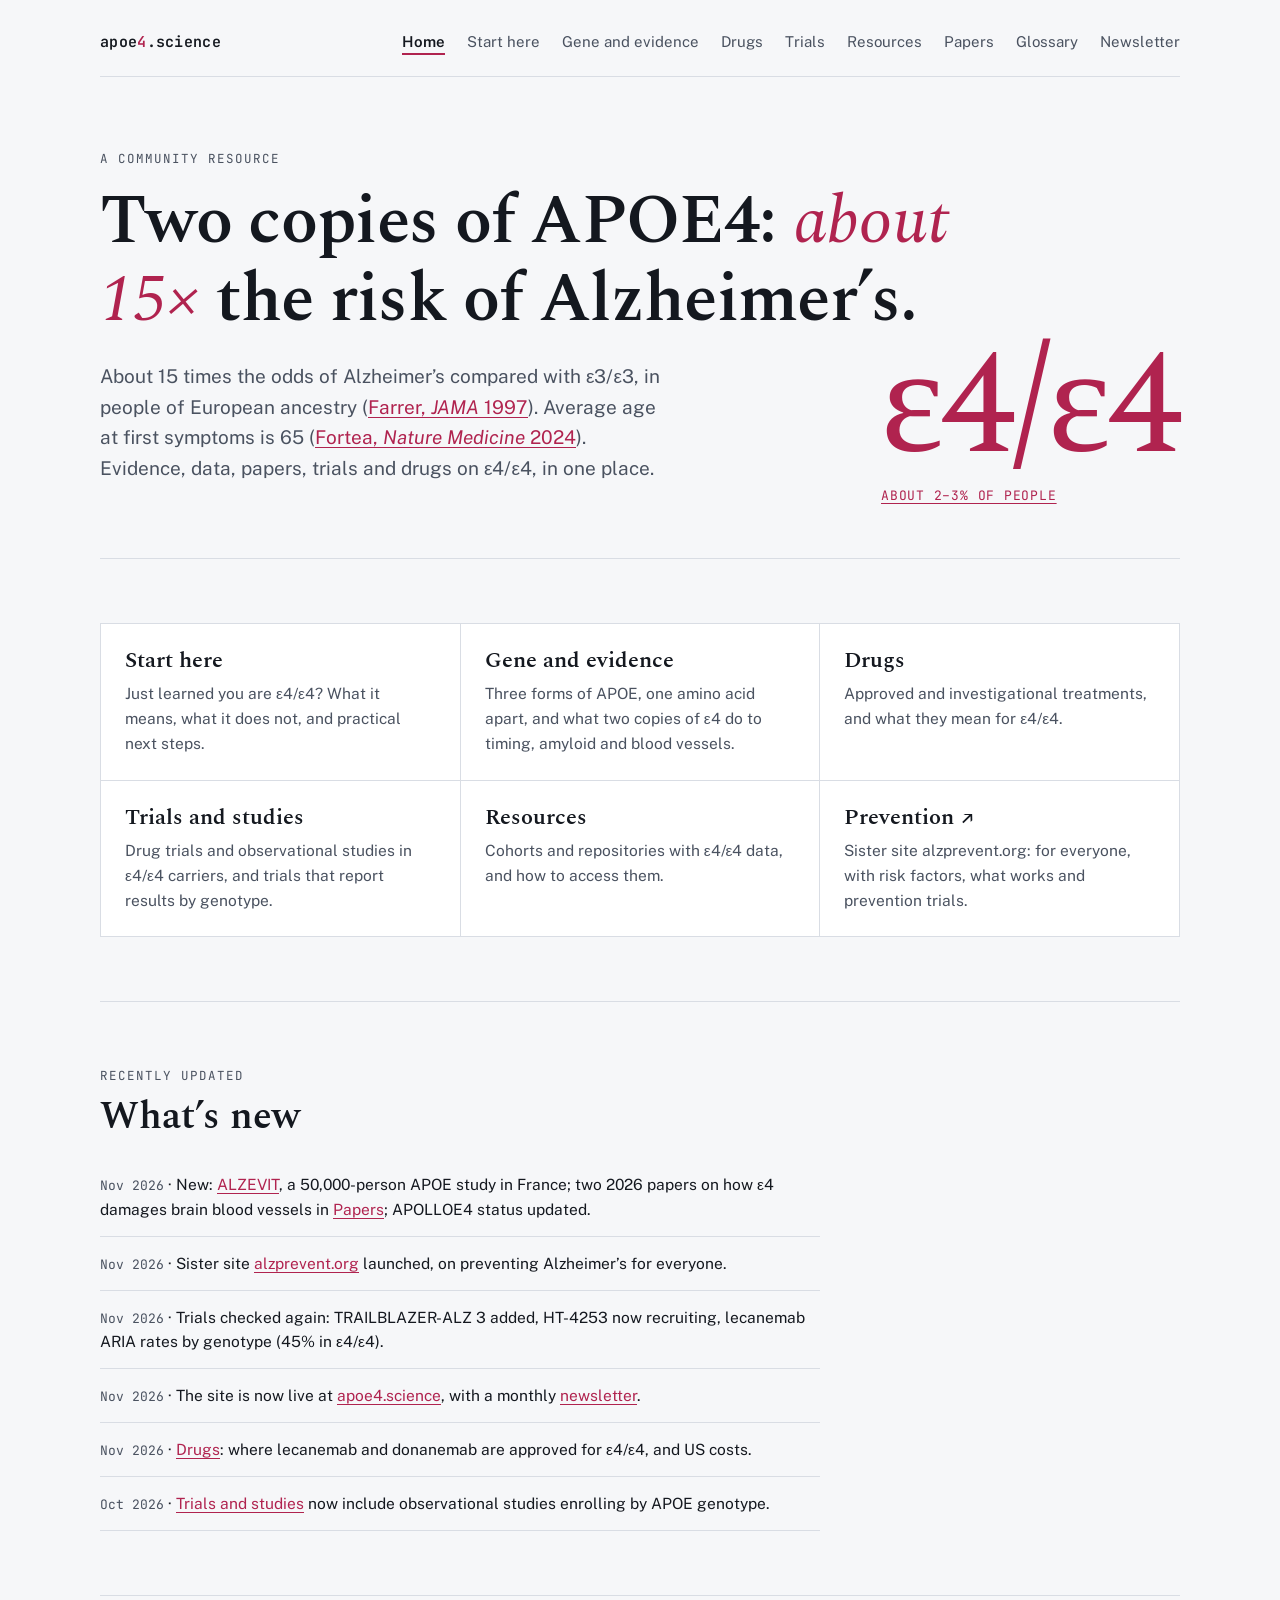
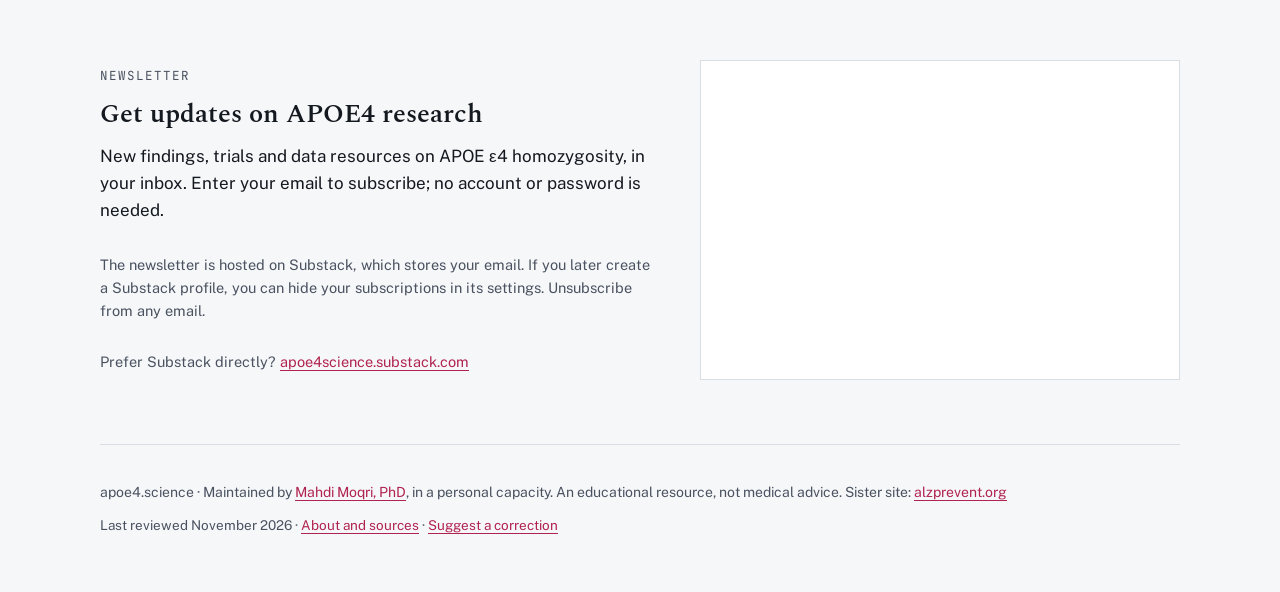
==== commit 3608f5d8: "What's new: same section on both home pages, latest six entries Co-Authored-By: Claude Opus 5.5 <nor" ====
--- a/index.html
+++ b/index.html
@@ -72,13 +72,6 @@
         <li><span class="asof">Nov 2026</span> · The site is now live at <a href="https://apoe4.science">apoe4.science</a>, with a monthly <a href="newsletter.html">newsletter</a>.</li>
         <li><span class="asof">Nov 2026</span> · <a href="drugs.html#access">Drugs</a>: where lecanemab and donanemab are approved for ε4/ε4, and US costs.</li>
         <li><span class="asof">Oct 2026</span> · <a href="trials.html">Trials and studies</a> now include observational studies enrolling by APOE genotype.</li>
-        <li><span class="asof">Oct 2026</span> · MGB Biobank added to <a href="resources.html">Resources</a>; sources now shown as ↗ links.</li>
-        <li><span class="asof">Oct 2026</span> · New <a href="start.html">Start here</a> page for people who have just learned they are ε4/ε4.</li>
-        <li><span class="asof">Oct 2026</span> · Trial statuses checked against registries; donanemab ARIA rates by genotype added to <a href="trials.html">Trials</a>.</li>
-        <li><span class="asof">Oct 2026</span> · New chart of APOE ε4 risk by ancestry on <a href="gene.html">Gene and evidence</a>.</li>
-        <li><span class="asof">Oct 2026</span> · AD Workbench, All of Us and SEA-AD added to <a href="resources.html">Resources</a>.</li>
-        <li><span class="asof">Oct 2026</span> · <a href="glossary.html">Glossary</a> of genetics, biomarker and trial terms.</li>
-        <li><span class="asof">Oct 2026</span> · Site launched.</li>
       </ul>
     </section>
     <section id="newsletter">
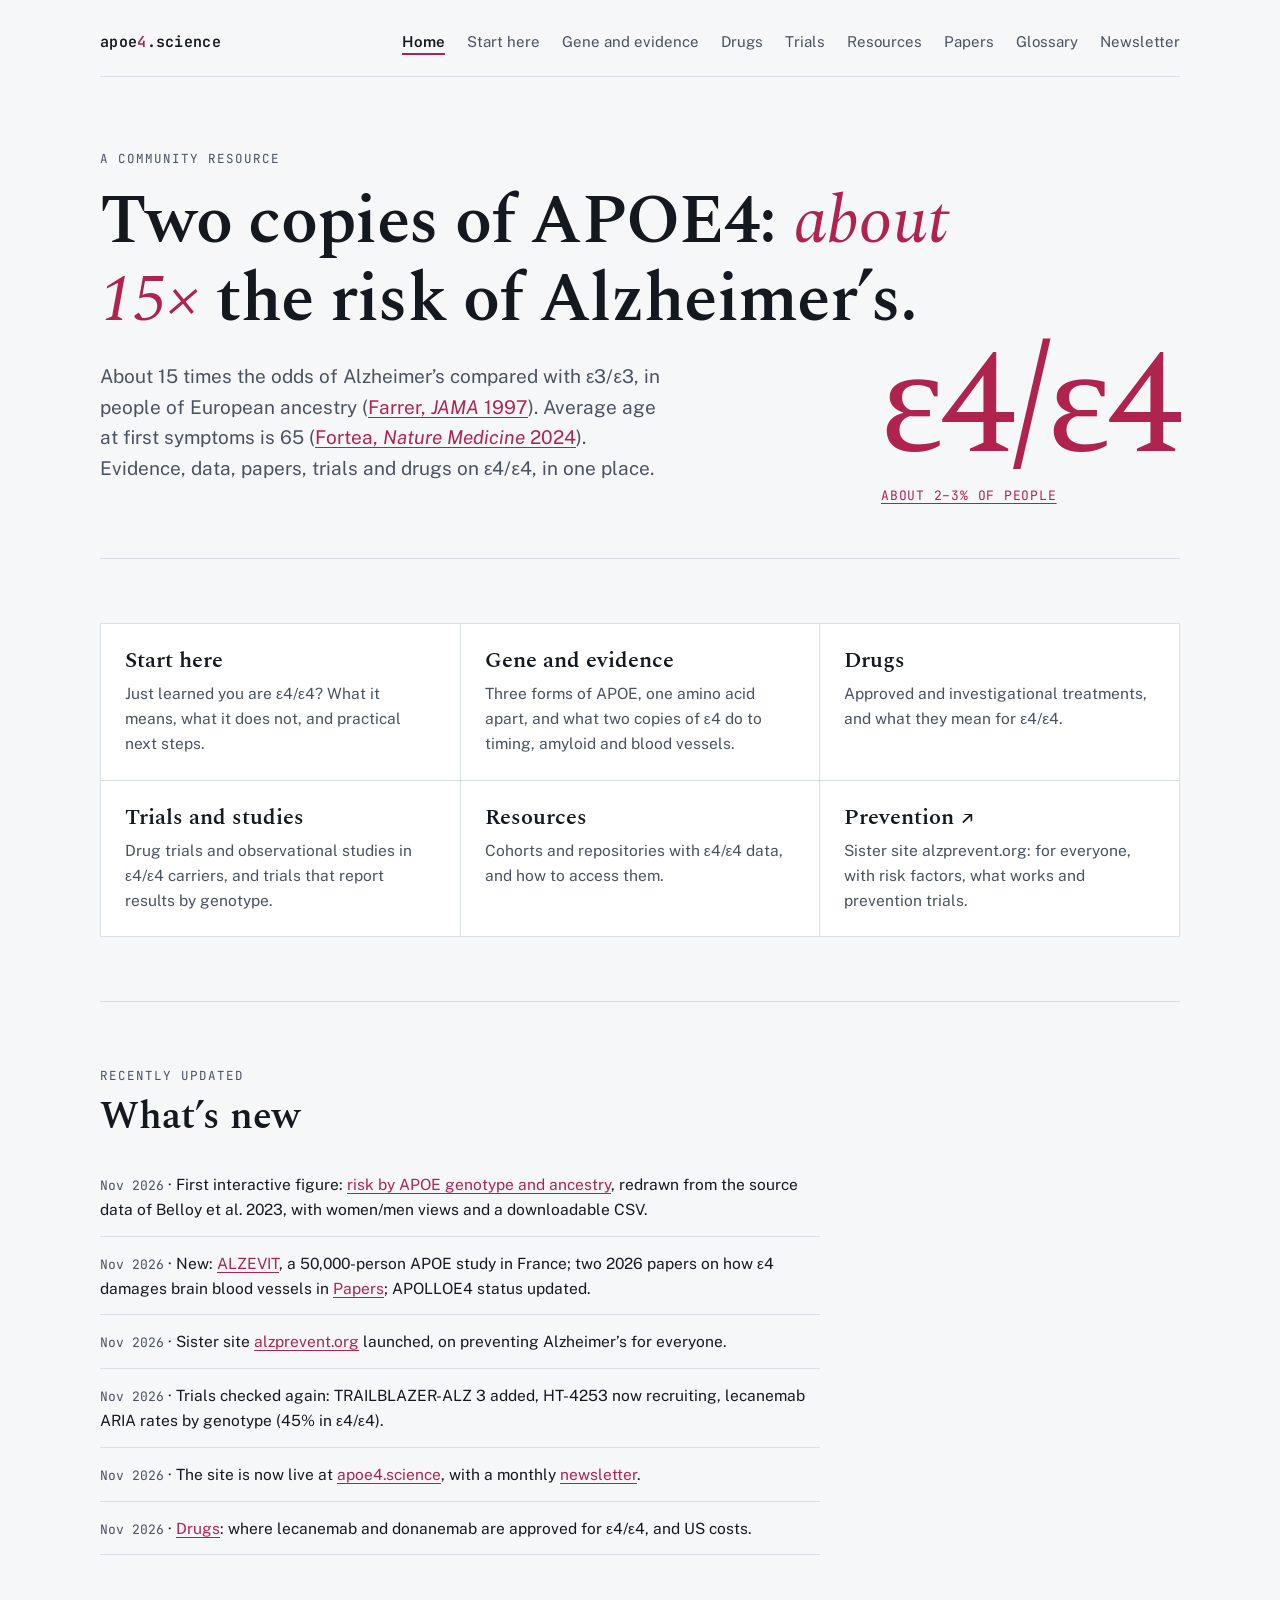
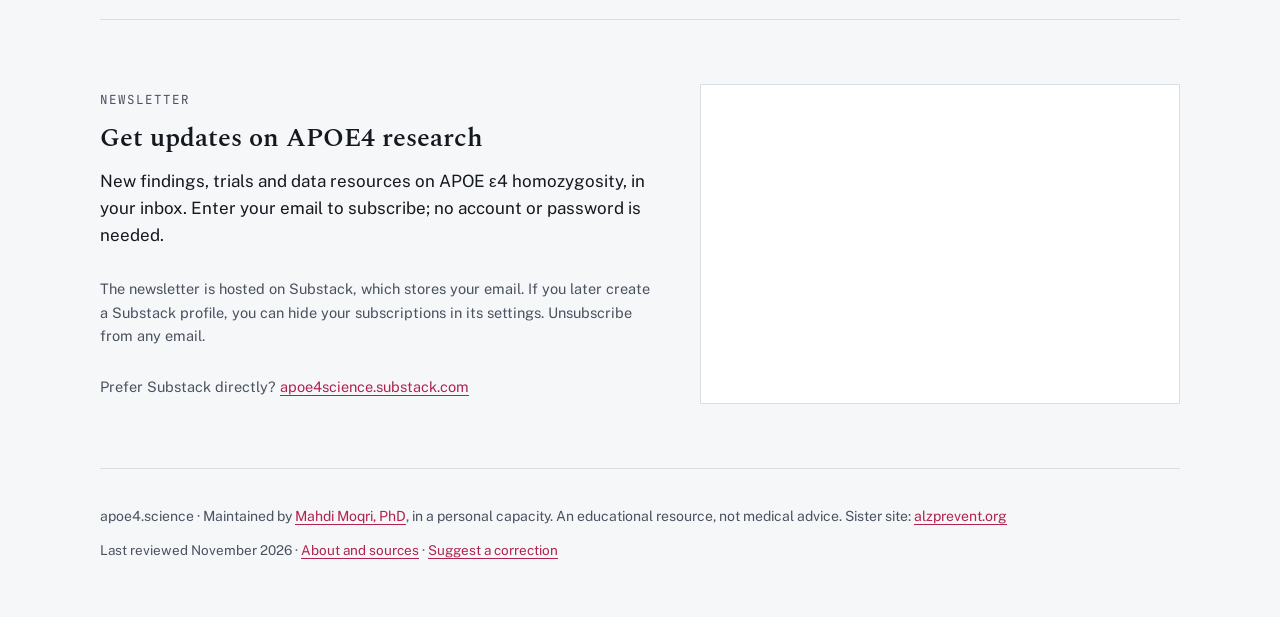
==== commit 1125efc1: "Gene page: interactive risk-by-genotype figure from Belloy et al. 2023 Table 1, with data CSV Co-Aut" ====
--- a/index.html
+++ b/index.html
@@ -66,12 +66,12 @@
         <h2>What’s new</h2>
       </div>
       <ul class="refs">
+        <li><span class="asof">Nov 2026</span> · First interactive figure: <a href="gene.html#fig-belloy">risk by APOE genotype and ancestry</a>, redrawn from the source data of Belloy et al. 2023, with women/men views and a downloadable CSV.</li>
         <li><span class="asof">Nov 2026</span> · New: <a href="trials.html#trial-alzevit">ALZEVIT</a>, a 50,000-person APOE study in France; two 2026 papers on how ε4 damages brain blood vessels in <a href="papers.html">Papers</a>; APOLLOE4 status updated.</li>
         <li><span class="asof">Nov 2026</span> · Sister site <a href="https://alzprevent.org" target="_blank" rel="noopener">alzprevent.org</a> launched, on preventing Alzheimer’s for everyone.</li>
         <li><span class="asof">Nov 2026</span> · Trials checked again: TRAILBLAZER-ALZ 3 added, HT-4253 now recruiting, lecanemab ARIA rates by genotype (45% in ε4/ε4).</li>
         <li><span class="asof">Nov 2026</span> · The site is now live at <a href="https://apoe4.science">apoe4.science</a>, with a monthly <a href="newsletter.html">newsletter</a>.</li>
         <li><span class="asof">Nov 2026</span> · <a href="drugs.html#access">Drugs</a>: where lecanemab and donanemab are approved for ε4/ε4, and US costs.</li>
-        <li><span class="asof">Oct 2026</span> · <a href="trials.html">Trials and studies</a> now include observational studies enrolling by APOE genotype.</li>
       </ul>
     </section>
     <section id="newsletter">
--- a/style.css
+++ b/style.css
@@ -175,6 +175,46 @@
   table.data td::before{content:attr(data-label);font-family:var(--mono);font-size:11px;letter-spacing:.06em;text-transform:uppercase;color:var(--muted);padding-top:3px}
 }
 .bar-row{display:flex;align-items:center;gap:10px;min-width:160px}
+.fp{position:relative;margin-top:18px;--fp-1:#2a78d6;--fp-2:#eb6834;--fp-3:#1baf7a}
+@media (prefers-color-scheme:dark){:root:where(:not([data-theme="light"])) .fp{--fp-1:#3987e5;--fp-2:#d95926;--fp-3:#199e70}}
+:root[data-theme="dark"] .fp{--fp-1:#3987e5;--fp-2:#d95926;--fp-3:#199e70}
+.fp-controls{display:flex;flex-wrap:wrap;gap:10px 16px;align-items:center;margin-bottom:12px}
+.fp-seg{display:inline-flex;border:1px solid var(--rule);border-radius:6px;overflow:hidden;background:var(--surface)}
+.fp-seg button{font:inherit;font-size:14px;padding:6px 12px;border:0;background:none;color:var(--muted);cursor:pointer}
+.fp-seg button+button{border-left:1px solid var(--rule)}
+.fp-seg button[aria-pressed="true"]{color:var(--ink);background:var(--bg);font-weight:600}
+.fp-dl{font-size:14px}
+.fp-legend{display:flex;flex-wrap:wrap;gap:6px 18px;margin-bottom:6px}
+.fp-key{display:inline-flex;align-items:center;gap:6px;font:inherit;font-size:14px;color:var(--ink);background:none;border:0;padding:4px 0;cursor:pointer}
+.fp-key[aria-pressed="false"]{color:var(--muted);text-decoration:line-through}
+.fp-key[aria-pressed="false"] svg{opacity:.3}
+.fp-figure{background:var(--surface);border:1px solid var(--rule)}
+.fp-figure svg{display:block;max-width:100%}
+.fp-band{fill:var(--bg);opacity:.6}
+.fp-grid{stroke:var(--rule);stroke-width:1}
+.fp-ref{stroke:var(--muted);stroke-width:1;stroke-dasharray:3 3}
+.fp-tick,.fp-dir{font-family:var(--mono);font-size:11px;fill:var(--muted)}
+.fp-axis{font-size:12px;fill:var(--muted)}
+.fp-row{font-family:var(--mono);font-size:13px;fill:var(--ink)}
+.fp-row-key{font-weight:600}
+.fp-val{font-family:var(--mono);font-size:11px;fill:var(--ink)}
+.fp-ci{stroke-width:2;stroke-linecap:round}
+.fp-c1{stroke:var(--fp-1);background:var(--fp-1)}.fp-c2{stroke:var(--fp-2);background:var(--fp-2)}.fp-c3{stroke:var(--fp-3);background:var(--fp-3)}
+.fp-m{stroke:var(--surface);stroke-width:2}
+.fp-s1{fill:var(--fp-1)}.fp-s2{fill:var(--fp-2)}.fp-s3{fill:var(--fp-3)}
+.fp-hit{fill:transparent}
+.fp-pt{cursor:pointer;outline:none}
+.fp-pt.is-on .fp-ci{stroke-width:3}
+.fp-pt:focus-visible .fp-m{stroke:var(--ink)}
+.fp-tip{position:absolute;z-index:2;pointer-events:none;background:var(--surface);border:1px solid var(--rule);box-shadow:0 4px 14px rgba(0,0,0,.12);padding:8px 10px;font-size:13px;line-height:1.4;white-space:nowrap}
+.fp-tip strong{display:block;font-family:var(--mono);font-size:14px;color:var(--ink)}
+.fp-tip span{color:var(--muted);display:flex;align-items:center;gap:6px}
+.fp-tk{display:inline-block;width:12px;height:2px}
+.fp-table td.num{font-family:var(--mono);font-size:13px;white-space:nowrap}
+.fp-how{margin-top:12px;font-size:14.5px;color:var(--muted);max-width:80ch}
+.fp-how summary{cursor:pointer;color:var(--ink)}
+.fp-how p{margin-top:8px}
+.fp [hidden]{display:none!important}
 .bar{display:block;height:10px;background:var(--e4);min-width:4px}
 .num{font-family:var(--mono);font-size:13px;font-variant-numeric:tabular-nums}
 span.asof{font-family:var(--mono);font-size:13px;color:var(--muted)}
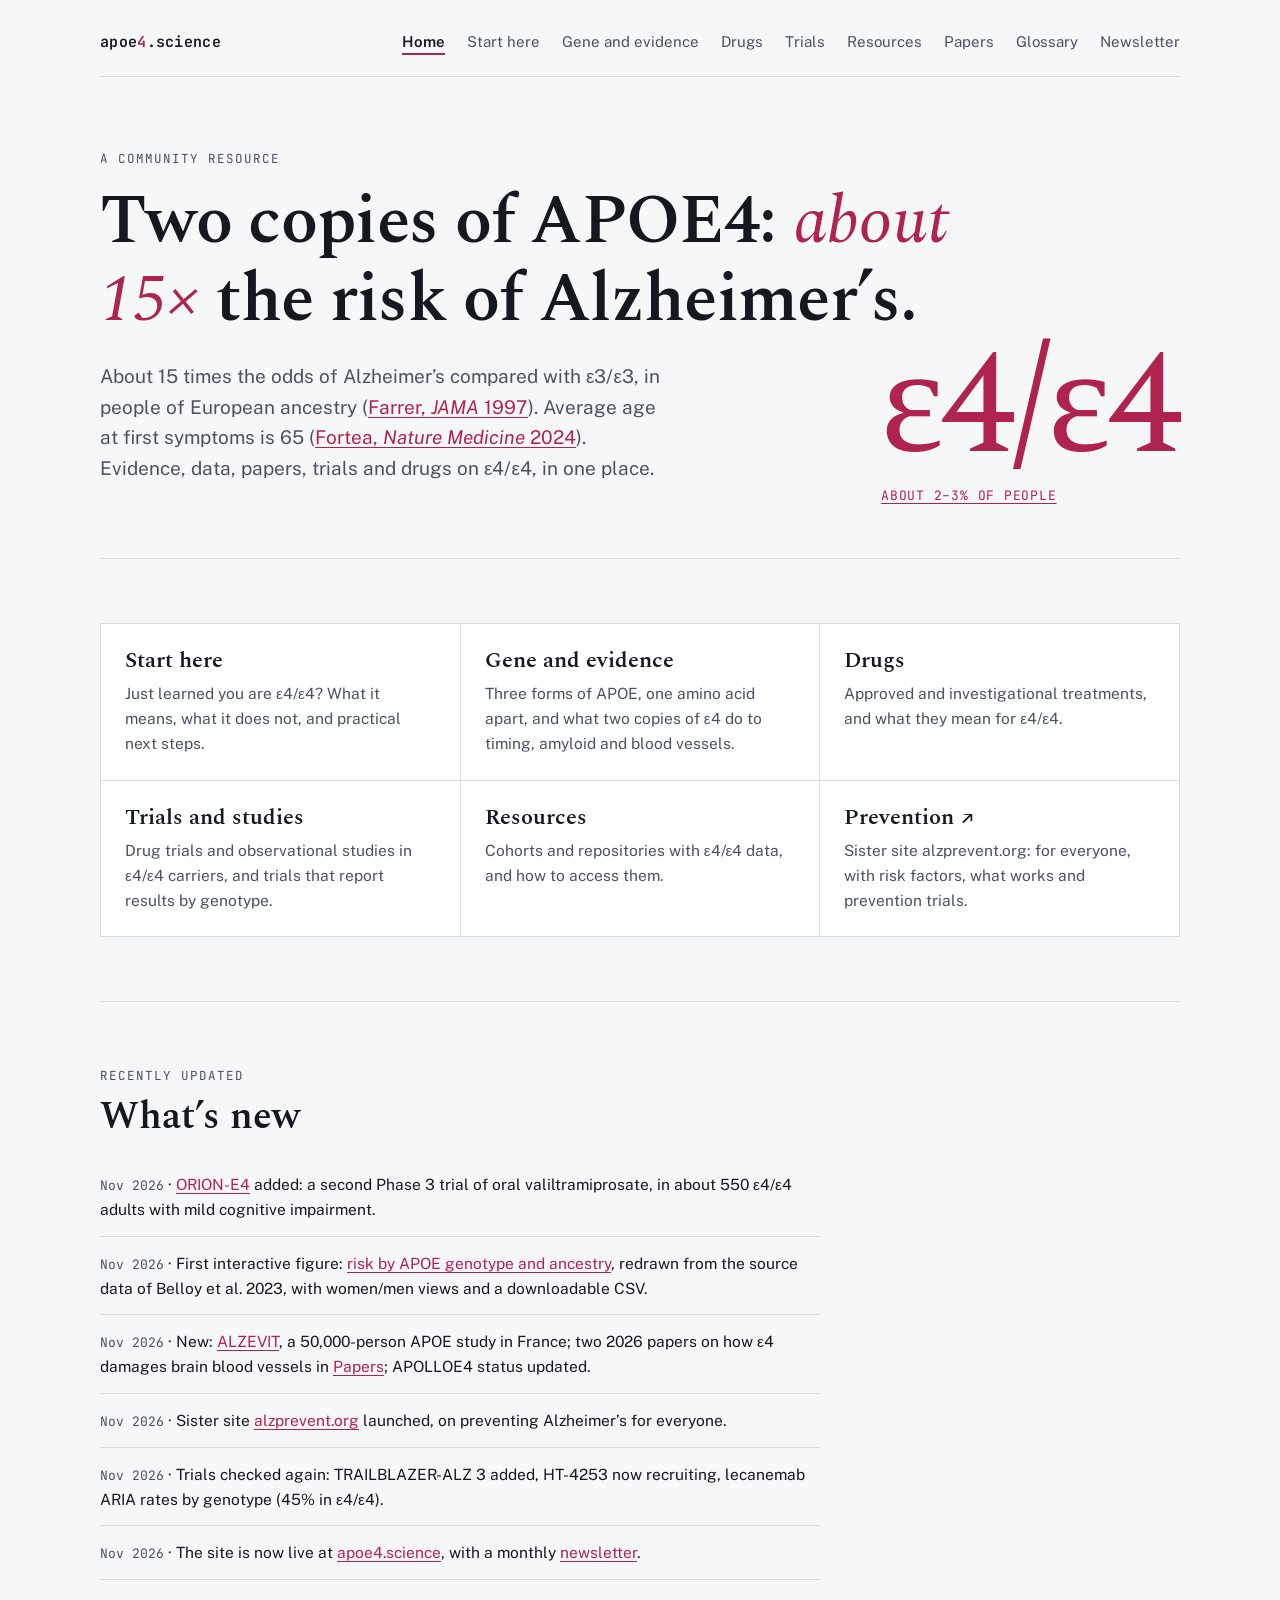
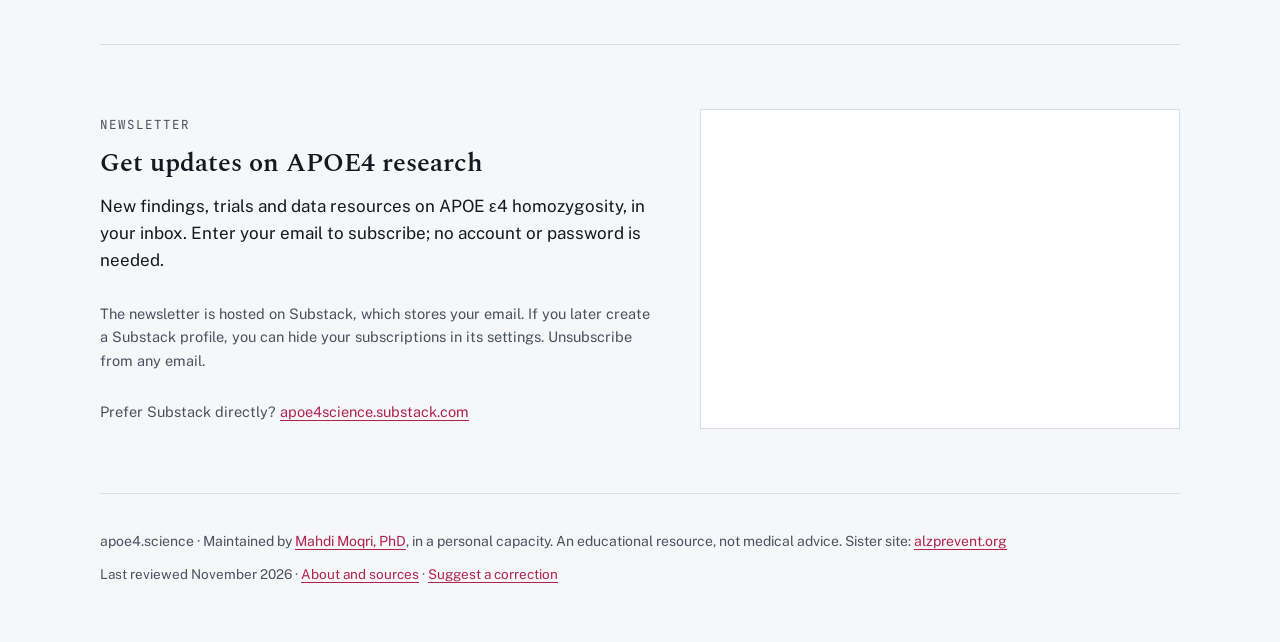
==== commit cc68bae9: "Trials: add ORION-E4, Alzheon's confirmatory Phase 3 of valiltramiprosate in ε4/ε4 MCI Co-Authored-B" ====
--- a/index.html
+++ b/index.html
@@ -66,12 +66,12 @@
         <h2>What’s new</h2>
       </div>
       <ul class="refs">
+        <li><span class="asof">Nov 2026</span> · <a href="trials.html#trial-orion-e4">ORION-E4</a> added: a second Phase 3 trial of oral valiltramiprosate, in about 550 ε4/ε4 adults with mild cognitive impairment.</li>
         <li><span class="asof">Nov 2026</span> · First interactive figure: <a href="gene.html#fig-belloy">risk by APOE genotype and ancestry</a>, redrawn from the source data of Belloy et al. 2023, with women/men views and a downloadable CSV.</li>
         <li><span class="asof">Nov 2026</span> · New: <a href="trials.html#trial-alzevit">ALZEVIT</a>, a 50,000-person APOE study in France; two 2026 papers on how ε4 damages brain blood vessels in <a href="papers.html">Papers</a>; APOLLOE4 status updated.</li>
         <li><span class="asof">Nov 2026</span> · Sister site <a href="https://alzprevent.org" target="_blank" rel="noopener">alzprevent.org</a> launched, on preventing Alzheimer’s for everyone.</li>
         <li><span class="asof">Nov 2026</span> · Trials checked again: TRAILBLAZER-ALZ 3 added, HT-4253 now recruiting, lecanemab ARIA rates by genotype (45% in ε4/ε4).</li>
         <li><span class="asof">Nov 2026</span> · The site is now live at <a href="https://apoe4.science">apoe4.science</a>, with a monthly <a href="newsletter.html">newsletter</a>.</li>
-        <li><span class="asof">Nov 2026</span> · <a href="drugs.html#access">Drugs</a>: where lecanemab and donanemab are approved for ε4/ε4, and US costs.</li>
       </ul>
     </section>
     <section id="newsletter">
